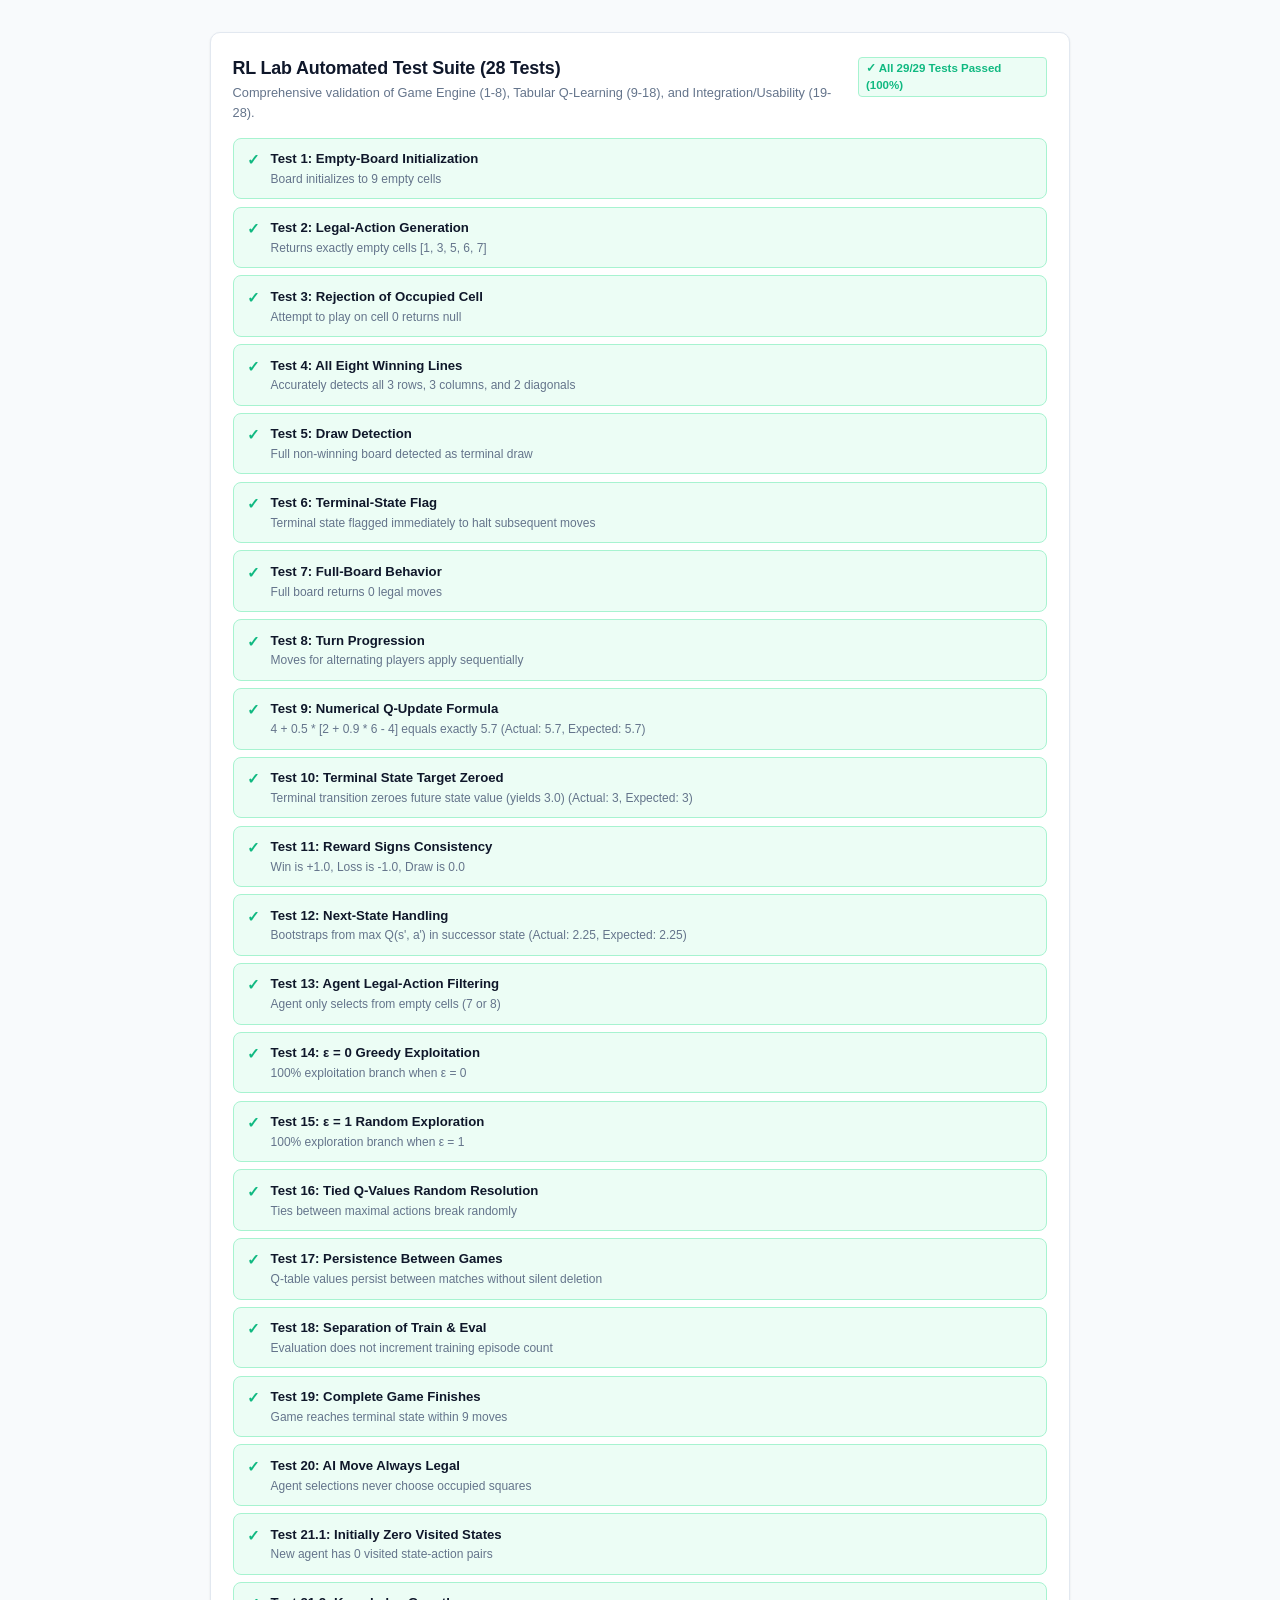
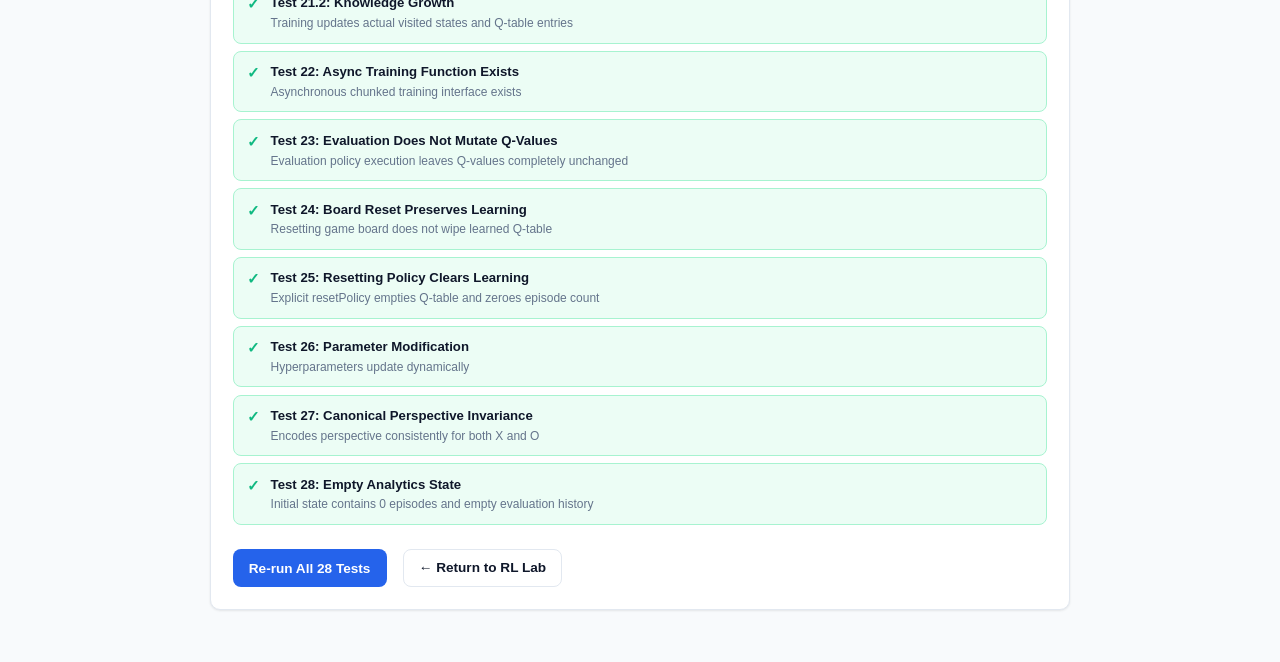
==== test-runner.html @ ed80b088 "feat: complete 3-stage RL Lab playground with Q-Learning and 28-point test suite - Model-free Tabula" ====
<!DOCTYPE html>
<html lang="en">
<head>
  <meta charset="UTF-8">
  <meta name="viewport" content="width=device-width, initial-scale=1.0">
  <title>RL Lab Test Suite — 28 Algorithmic Invariants</title>
  <link rel="stylesheet" href="css/style.css">
  <style>
    body { padding: 2rem 1rem; background-color: var(--bg-app); color: var(--text-main); }
    .test-page-container { max-width: 860px; margin: 0 auto; }
  </style>
</head>
<body>
  <div class="test-page-container">
    <div class="card">
      <div class="card-header">
        <div>
          <h1 class="card-title">RL Lab Automated Test Suite (28 Tests)</h1>
          <p class="card-subtitle">Comprehensive validation of Game Engine (1-8), Tabular Q-Learning (9-18), and Integration/Usability (19-28).</p>
        </div>
        <div id="test-summary-badge">
          <span class="badge badge-secondary">Running 28 tests...</span>
        </div>
      </div>
      <div id="test-results-container">
        <!-- Injected by script -->
      </div>
      <div style="margin-top: 1.5rem; display: flex; gap: 1rem; align-items: center;">
        <button id="btn-re-run" class="btn btn-primary" onclick="runTests()">Re-run All 28 Tests</button>
        <a href="index.html" class="btn btn-outline">&larr; Return to RL Lab</a>
      </div>
    </div>
  </div>

  <script src="js/game.js"></script>
  <script src="js/agent.js"></script>
  <script src="js/tests.js"></script>
  <script>
    function runTests() {
      const suite = new RLTestSuite();
      const results = suite.runAllTests();
      const badge = document.getElementById('test-summary-badge');
      const container = document.getElementById('test-results-container');

      badge.innerHTML = results.allPassed
        ? `<span class="badge badge-success">✓ All ${results.passedCount}/${results.totalCount} Tests Passed (100%)</span>`
        : `<span class="badge badge-danger">✗ ${results.totalCount - results.passedCount} Failed</span>`;

      let html = '<div class="test-results-list">';
      results.details.forEach(res => {
        html += `
          <div class="test-item ${res.passed ? 'test-passed' : 'test-failed'}">
            <span class="test-icon">${res.passed ? '✓' : '✗'}</span>
            <div class="test-content">
              <strong>${res.testName}</strong>
              <p class="test-msg">${res.message}</p>
            </div>
          </div>
        `;
      });
      html += '</div>';
      container.innerHTML = html;
    }

    document.addEventListener('DOMContentLoaded', runTests);
  </script>
</body>
</html>
---- css/style.css ----
/**
 * RL Lab — Learn to Play Tic-Tac-Toe
 * CSS Design System & Responsive Styles
 * Visual Style: Clean academic dashboard, white/near-white background, deep navy typography,
 * restrained blue & teal accents, subtle borders, generous whitespace, mobile-first responsive.
 */

:root {
  /* Light Theme Palette (Default) */
  --bg-app: #f8fafc;
  --bg-card: #ffffff;
  --bg-card-subtle: #f1f5f9;
  --border-color: #e2e8f0;
  --border-subtle: #cbd5e1;
  --border-focus: #3b82f6;

  --text-main: #0f172a;       /* Deep navy */
  --text-secondary: #334155;  /* Charcoal */
  --text-muted: #64748b;      /* Slate */
  --text-dim: #94a3b8;

  --primary: #2563eb;         /* Academic blue */
  --primary-hover: #1d4ed8;
  --primary-subtle: #eff6ff;

  --teal: #0d9488;            /* Restrained teal */
  --teal-hover: #0f766e;
  --teal-subtle: #f0fdfa;

  --success: #10b981;
  --success-bg: #ecfdf5;
  --success-border: #a7f3d0;

  --danger: #ef4444;
  --danger-bg: #fef2f2;
  --danger-border: #fecaca;

  --warning: #f59e0b;
  --warning-bg: #fffbeb;
  --warning-border: #fde68a;

  --chart-grid: #e2e8f0;
  --chart-axis: #64748b;

  --font-sans: 'Inter', -apple-system, BlinkMacSystemFont, 'Segoe UI', Roboto, sans-serif;
  --font-mono: 'JetBrains Mono', Consolas, Monaco, monospace;

  --shadow-xs: 0 1px 2px rgba(0, 0, 0, 0.04);
  --shadow-sm: 0 1px 3px rgba(0, 0, 0, 0.05), 0 1px 2px rgba(0, 0, 0, 0.04);
  --shadow-md: 0 4px 6px -1px rgba(0, 0, 0, 0.06), 0 2px 4px -2px rgba(0, 0, 0, 0.04);

  --radius-xs: 4px;
  --radius-sm: 8px;
  --radius-md: 10px;
  --radius-lg: 14px;
  --radius-full: 9999px;

  --transition-fast: 0.15s ease-in-out;
  --transition-normal: 0.25s ease-in-out;
}

/* Dark Theme Palette */
[data-theme="dark"] {
  --bg-app: #0b1120;
  --bg-card: #131d33;
  --bg-card-subtle: #1e293b;
  --border-color: #1e293b;
  --border-subtle: #334155;
  --border-focus: #60a5fa;

  --text-main: #f8fafc;
  --text-secondary: #cbd5e1;
  --text-muted: #94a3b8;
  --text-dim: #64748b;

  --primary: #3b82f6;
  --primary-hover: #60a5fa;
  --primary-subtle: rgba(59, 130, 246, 0.15);

  --teal: #14b8a6;
  --teal-hover: #2dd4bf;
  --teal-subtle: rgba(20, 184, 166, 0.15);

  --success: #34d399;
  --success-bg: rgba(16, 185, 129, 0.15);
  --success-border: rgba(16, 185, 129, 0.3);

  --danger: #f87171;
  --danger-bg: rgba(239, 68, 68, 0.15);
  --danger-border: rgba(239, 68, 68, 0.3);

  --warning: #fbbf24;
  --warning-bg: rgba(245, 158, 11, 0.15);
  --warning-border: rgba(245, 158, 11, 0.3);

  --chart-grid: #1e293b;
  --chart-axis: #94a3b8;

  --shadow-sm: 0 1px 3px rgba(0, 0, 0, 0.3);
  --shadow-md: 0 4px 6px -1px rgba(0, 0, 0, 0.4);
}

*, *::before, *::after {
  box-sizing: border-box;
  margin: 0;
  padding: 0;
}

body {
  font-family: var(--font-sans);
  background-color: var(--bg-app);
  color: var(--text-main);
  line-height: 1.5;
  -webkit-font-smoothing: antialiased;
  min-height: 100vh;
  transition: background-color var(--transition-normal), color var(--transition-normal);
}

/* App Container */
.app-container {
  display: flex;
  flex-direction: column;
  min-height: 100vh;
  max-width: 1320px;
  margin: 0 auto;
  padding: 0 1.25rem;
}

/* Compact Header */
.app-header {
  padding: 1.2rem 0 0.6rem 0;
  border-bottom: 1px solid var(--border-color);
  background-color: var(--bg-app);
}

.header-main {
  display: flex;
  justify-content: space-between;
  align-items: center;
  flex-wrap: wrap;
  gap: 1rem;
  margin-bottom: 0.85rem;
}

.logo-group {
  display: flex;
  align-items: center;
  gap: 0.85rem;
}

.logo-badge {
  width: 40px;
  height: 40px;
  background-color: var(--primary);
  color: #ffffff;
  border-radius: var(--radius-sm);
  display: flex;
  align-items: center;
  justify-content: center;
  font-weight: 800;
  font-size: 1.15rem;
  flex-shrink: 0;
}

.brand-row {
  display: flex;
  align-items: baseline;
  gap: 0.5rem;
}

.brand-title {
  font-size: 1.35rem;
  font-weight: 800;
  color: var(--text-main);
  letter-spacing: -0.02em;
}

.brand-tagline {
  font-size: 0.85rem;
  font-weight: 600;
  color: var(--teal);
}

.brand-sub {
  font-size: 0.78rem;
  color: var(--text-muted);
}

.header-actions {
  display: flex;
  align-items: center;
  gap: 0.65rem;
  flex-wrap: wrap;
}

.agent-status-pill {
  display: inline-flex;
  align-items: center;
  gap: 6px;
  padding: 0.35rem 0.85rem;
  font-size: 0.8rem;
  font-weight: 600;
  border-radius: var(--radius-full);
}

.status-untrained {
  background-color: var(--bg-card-subtle);
  color: var(--text-muted);
  border: 1px solid var(--border-color);
}

.status-training {
  background-color: var(--primary-subtle);
  color: var(--primary);
  border: 1px solid var(--border-focus);
}

.status-trained {
  background-color: var(--success-bg);
  color: var(--success);
  border: 1px solid var(--success-border);
}

.status-dot {
  font-size: 0.65rem;
}

.btn-icon {
  width: 36px;
  height: 36px;
  display: inline-flex;
  align-items: center;
  justify-content: center;
  border-radius: var(--radius-sm);
  background-color: var(--bg-card);
  border: 1px solid var(--border-color);
  color: var(--text-main);
  cursor: pointer;
  transition: all var(--transition-fast);
  font-size: 1rem;
}

.btn-icon:hover {
  background-color: var(--bg-card-subtle);
  border-color: var(--border-subtle);
}

/* Stepper Navigation Bar */
.nav-bar {
  display: flex;
  justify-content: space-between;
  align-items: center;
  flex-wrap: wrap;
  gap: 0.75rem;
  padding-top: 0.35rem;
}

.workflow-stepper {
  display: flex;
  align-items: center;
  gap: 0.35rem;
  overflow-x: auto;
  scrollbar-width: none;
}

.workflow-stepper::-webkit-scrollbar {
  display: none;
}

.stepper-arrow {
  color: var(--text-dim);
  font-size: 0.85rem;
  user-select: none;
}

.stage-tab {
  background: transparent;
  border: 1px solid transparent;
  padding: 0.55rem 0.85rem;
  font-size: 0.85rem;
  font-weight: 600;
  color: var(--text-muted);
  cursor: pointer;
  border-radius: var(--radius-sm);
  display: inline-flex;
  align-items: center;
  gap: 0.45rem;
  transition: all var(--transition-fast);
  white-space: nowrap;
}

.stage-tab:hover {
  color: var(--text-main);
  background-color: var(--bg-card-subtle);
}

.stage-tab.active {
  color: var(--primary);
  background-color: var(--bg-card);
  border-color: var(--border-color);
  box-shadow: var(--shadow-xs);
}

.step-badge {
  font-size: 0.72rem;
  font-family: var(--font-mono);
  background-color: var(--bg-card-subtle);
  color: var(--text-secondary);
  padding: 1px 5px;
  border-radius: var(--radius-xs);
}

.stage-tab.active .step-badge {
  background-color: var(--primary-subtle);
  color: var(--primary);
}

.secondary-nav-group {
  display: flex;
  align-items: center;
  gap: 0.35rem;
}

/* App Content & Panels */
.app-content {
  flex: 1;
  padding: 1.5rem 0 2.5rem 0;
}

.stage-panel {
  display: none;
}

.stage-panel.active {
  display: block;
  animation: panelFadeIn 0.2s ease-in-out;
}

@keyframes panelFadeIn {
  from { opacity: 0; transform: translateY(4px); }
  to { opacity: 1; transform: translateY(0); }
}

/* Stage Header Banner */
.stage-banner {
  background-color: var(--bg-card);
  border: 1px solid var(--border-color);
  border-radius: var(--radius-md);
  padding: 1.15rem 1.35rem;
  margin-bottom: 1.25rem;
  box-shadow: var(--shadow-xs);
}

.stage-banner-header {
  display: flex;
  align-items: center;
  gap: 0.65rem;
  margin-bottom: 0.35rem;
}

.stage-tag {
  font-size: 0.7rem;
  font-weight: 800;
  letter-spacing: 0.05em;
  background-color: var(--primary-subtle);
  color: var(--primary);
  padding: 2px 7px;
  border-radius: var(--radius-xs);
  font-family: var(--font-mono);
}

.stage-title {
  font-size: 1.25rem;
  font-weight: 800;
  color: var(--text-main);
  letter-spacing: -0.015em;
}

.stage-desc {
  font-size: 0.85rem;
  color: var(--text-secondary);
  line-height: 1.55;
  max-width: 960px;
}

/* Stage Grids */
.stage-grid {
  display: grid;
  grid-template-columns: 1fr;
  gap: 1.25rem;
}

@media (min-width: 940px) {
  .stage-grid {
    grid-template-columns: 440px 1fr;
  }
}

.theory-layout-grid {
  display: grid;
  grid-template-columns: 1fr;
  gap: 1.25rem;
}

@media (min-width: 960px) {
  .theory-layout-grid {
    grid-template-columns: 1fr 1fr;
  }
}

/* Cards */
.card {
  background-color: var(--bg-card);
  border: 1px solid var(--border-color);
  border-radius: var(--radius-md);
  box-shadow: var(--shadow-sm);
  padding: 1.35rem;
  margin-bottom: 1.25rem;
}

.card-header {
  display: flex;
  justify-content: space-between;
  align-items: flex-start;
  margin-bottom: 1rem;
  gap: 0.75rem;
}

.card-title {
  font-size: 1.12rem;
  font-weight: 700;
  color: var(--text-main);
  letter-spacing: -0.01em;
}

.card-subtitle {
  font-size: 0.8rem;
  color: var(--text-muted);
  margin-top: 2px;
}

.role-selector-wrap {
  display: flex;
  align-items: center;
  gap: 0.45rem;
}

/* Game Status Banner */
.game-status-banner {
  background-color: var(--bg-card-subtle);
  border: 1px solid var(--border-color);
  border-radius: var(--radius-sm);
  padding: 0.65rem 0.95rem;
  margin-bottom: 1rem;
  display: flex;
  justify-content: space-between;
  align-items: center;
  font-size: 0.85rem;
}

.turn-indicator {
  display: flex;
  align-items: center;
  gap: 0.5rem;
  font-weight: 700;
}

.turn-dot {
  width: 9px;
  height: 9px;
  border-radius: 50%;
  display: inline-block;
}

.user-turn {
  background-color: var(--primary);
}

.agent-turn {
  background-color: var(--teal);
}

/* 3x3 Board */
.board-container {
  display: flex;
  justify-content: center;
  padding: 0.5rem 0;
  width: 100%;
}

.tic-tac-toe-board {
  display: grid;
  grid-template-columns: repeat(3, 1fr);
  grid-gap: 8px;
  width: 100%;
  max-width: 320px;
  aspect-ratio: 1 / 1;
}

.board-cell {
  background-color: var(--bg-card);
  border: 2px solid var(--border-color);
  border-radius: var(--radius-sm);
  display: flex;
  flex-direction: column;
  align-items: center;
  justify-content: center;
  font-size: 2.6rem;
  font-weight: 800;
  cursor: pointer;
  position: relative;
  user-select: none;
  transition: all var(--transition-fast);
  min-height: 90px;
}

.board-cell:hover:not(.marked-x):not(.marked-o) {
  border-color: var(--teal);
  background-color: var(--teal-subtle);
}

.board-cell:focus-visible {
  outline: 2px solid var(--primary);
  outline-offset: 2px;
}

.marked-x {
  color: var(--primary);
  cursor: default;
}

.marked-o {
  color: var(--teal);
  cursor: default;
}

.winning-cell {
  background-color: var(--success-bg) !important;
  border-color: var(--success) !important;
  color: var(--success) !important;
}

.cell-q-badge {
  position: absolute;
  bottom: 4px;
  right: 4px;
  font-size: 0.68rem;
  font-family: var(--font-mono);
  background-color: var(--bg-card-subtle);
  border: 1px solid var(--border-color);
  padding: 1px 4px;
  border-radius: 3px;
  color: var(--text-muted);
  pointer-events: none;
  line-height: 1.2;
  display: flex;
  align-items: center;
  gap: 2px;
}

.cell-q-greedy {
  background-color: var(--teal-subtle);
  border-color: var(--teal);
  color: var(--teal);
  font-weight: 700;
}

.board-action-row {
  display: flex;
  gap: 0.65rem;
  margin-top: 1rem;
  width: 100%;
}

.board-action-row .btn {
  flex: 1;
}

.session-stats-bar {
  display: flex;
  gap: 0.5rem;
  flex-wrap: wrap;
  margin-top: 1rem;
  padding-top: 0.75rem;
  border-top: 1px solid var(--border-color);
  font-size: 0.78rem;
}

.stat-pill {
  padding: 3px 8px;
  background-color: var(--bg-card-subtle);
  border: 1px solid var(--border-color);
  border-radius: var(--radius-xs);
  color: var(--text-secondary);
}

.stat-win { color: var(--teal); }
.stat-draw { color: var(--primary); }
.stat-loss { color: var(--danger); }

/* Benchmark Results Box */
.benchmark-results-box {
  margin-top: 12px;
  background-color: var(--bg-card-subtle);
  border: 1px solid var(--border-color);
  border-radius: var(--radius-sm);
  padding: 0.85rem;
}

.bench-chips-row {
  display: flex;
  gap: 0.5rem;
  margin: 0.5rem 0;
  flex-wrap: wrap;
}

.bench-chip {
  padding: 4px 8px;
  border-radius: var(--radius-xs);
  font-size: 0.8rem;
  font-weight: 600;
}

.bench-win { background-color: var(--teal-subtle); color: var(--teal); border: 1px solid var(--teal); }
.bench-draw { background-color: var(--primary-subtle); color: var(--primary); border: 1px solid var(--primary); }
.bench-loss { background-color: var(--danger-bg); color: var(--danger); border: 1px solid var(--danger); }

/* Hyperparameters Grid */
.episode-input-row {
  display: flex;
  gap: 0.5rem;
  align-items: center;
  flex-wrap: wrap;
}

.episode-input-row .form-control {
  max-width: 140px;
}

.preset-buttons-group {
  display: flex;
  gap: 0.35rem;
  flex-wrap: wrap;
}

.btn-preset.active-preset {
  border-color: var(--primary);
  background-color: var(--primary-subtle);
  color: var(--primary);
  font-weight: 700;
}

.hyperparams-grid {
  display: grid;
  grid-template-columns: 1fr;
  gap: 0.85rem;
  margin-top: 1rem;
}

@media (min-width: 600px) {
  .hyperparams-grid {
    grid-template-columns: repeat(3, 1fr);
  }
}

.hyperparam-card {
  background-color: var(--bg-card-subtle);
  border: 1px solid var(--border-color);
  border-radius: var(--radius-sm);
  padding: 0.85rem;
}

.hyperparam-header {
  display: flex;
  justify-content: space-between;
  align-items: center;
  margin-bottom: 0.4rem;
  font-size: 0.825rem;
}

.param-name {
  font-weight: 600;
  color: var(--text-main);
}

.param-val {
  font-family: var(--font-mono);
  font-weight: 700;
  color: var(--primary);
  background-color: var(--bg-card);
  padding: 1px 6px;
  border-radius: var(--radius-xs);
  border: 1px solid var(--border-color);
  font-size: 0.8rem;
}

.param-desc {
  font-size: 0.72rem;
  color: var(--text-muted);
  margin-top: 0.35rem;
  line-height: 1.35;
}

.decay-toggle-wrap {
  margin-top: 0.85rem;
  font-size: 0.8rem;
}

.checkbox-label {
  display: inline-flex;
  align-items: center;
  gap: 0.5rem;
  cursor: pointer;
  color: var(--text-secondary);
}

.training-btn-bar {
  display: flex;
  gap: 0.75rem;
  margin-top: 1.25rem;
}

.training-btn-bar .btn {
  flex: 1;
}

.training-progress-wrap {
  margin-top: 1rem;
}

.progress-bar-bg {
  width: 100%;
  height: 7px;
  background-color: var(--bg-card-subtle);
  border-radius: var(--radius-full);
  overflow: hidden;
  border: 1px solid var(--border-color);
}

.progress-bar-fill {
  height: 100%;
  background-color: var(--primary);
  border-radius: var(--radius-full);
  transition: width 0.15s ease-out;
}

.progress-meta {
  font-size: 0.78rem;
  color: var(--text-muted);
  margin-top: 0.35rem;
  text-align: right;
  font-family: var(--font-mono);
}

/* Live KPI Row */
.live-kpi-row {
  display: grid;
  grid-template-columns: repeat(2, 1fr);
  gap: 0.65rem;
  margin-bottom: 1rem;
}

@media (min-width: 500px) {
  .live-kpi-row {
    grid-template-columns: repeat(4, 1fr);
  }
}

.kpi-mini {
  background-color: var(--bg-card-subtle);
  border: 1px solid var(--border-color);
  border-radius: var(--radius-sm);
  padding: 0.65rem;
}

.kpi-mini-label {
  font-size: 0.68rem;
  text-transform: uppercase;
  font-weight: 700;
  letter-spacing: 0.04em;
  color: var(--text-muted);
}

.kpi-mini-val {
  font-size: 1.15rem;
  font-weight: 700;
  color: var(--text-main);
  margin-top: 2px;
}

.chart-canvas-wrapper {
  position: relative;
  width: 100%;
  height: 260px;
  margin: 0.5rem 0;
}

#learningCurveChart {
  width: 100% !important;
  height: 100% !important;
  display: block;
}

.chart-legend-row {
  display: flex;
  gap: 1rem;
  font-size: 0.78rem;
  color: var(--text-muted);
  justify-content: center;
  margin-top: 0.35rem;
}

.legend-chip {
  display: inline-flex;
  align-items: center;
  gap: 5px;
}

.legend-color-dot {
  width: 8px;
  height: 8px;
  border-radius: 50%;
  display: inline-block;
}

.card-footer-action {
  margin-top: 1.25rem;
  padding-top: 1rem;
  border-top: 1px solid var(--border-color);
}

/* Comparison Panel */
.comparison-grid {
  display: grid;
  grid-template-columns: 1fr;
  gap: 0.85rem;
  margin-top: 0.5rem;
}

@media (min-width: 500px) {
  .comparison-grid {
    grid-template-columns: 1fr 1fr;
  }
}

.comparison-card {
  background-color: var(--bg-card-subtle);
  border: 1px solid var(--border-color);
  border-radius: var(--radius-sm);
  padding: 0.95rem;
}

.comp-header {
  margin-bottom: 0.65rem;
}

.comp-badge {
  font-size: 0.68rem;
  font-weight: 800;
  padding: 2px 6px;
  border-radius: var(--radius-xs);
  letter-spacing: 0.04em;
}

.badge-untrained {
  background-color: var(--border-color);
  color: var(--text-secondary);
}

.badge-trained {
  background-color: var(--teal-subtle);
  color: var(--teal);
  border: 1px solid var(--teal);
}

.comp-sub {
  font-size: 0.72rem;
  color: var(--text-muted);
  margin-top: 3px;
}

.comp-stats-list {
  display: flex;
  flex-direction: column;
  gap: 0.35rem;
  font-size: 0.825rem;
}

.comp-row {
  display: flex;
  justify-content: space-between;
  align-items: center;
}

/* Explainability Drawer */
.explain-card {
  transition: all var(--transition-normal);
}

.state-code {
  font-family: var(--font-mono);
  font-size: 0.8rem;
  background-color: var(--bg-card-subtle);
  padding: 3px 8px;
  border-radius: var(--radius-xs);
  border: 1px solid var(--border-color);
  color: var(--primary);
  font-weight: 700;
}

.last-decision-box {
  background-color: var(--bg-card-subtle);
  border: 1px solid var(--border-color);
  border-radius: var(--radius-sm);
  padding: 0.75rem 1rem;
  font-size: 0.825rem;
}

/* Theory & Worked Example */
.theory-content {
  font-size: 0.85rem;
  line-height: 1.6;
}

.theory-content h3 {
  font-size: 0.95rem;
  font-weight: 700;
  margin-bottom: 0.35rem;
}

.math-callout {
  background-color: var(--bg-card-subtle);
  border: 1px solid var(--border-color);
  border-radius: var(--radius-sm);
  padding: 0.85rem;
  font-size: 0.9rem;
  font-weight: 600;
  text-align: center;
  margin: 0.65rem 0;
  color: var(--text-main);
}

.theory-list {
  padding-left: 1.2rem;
  margin-top: 0.5rem;
}

.theory-list li {
  margin-bottom: 0.35rem;
}

.worked-form-grid {
  display: grid;
  grid-template-columns: repeat(2, 1fr);
  gap: 0.65rem;
  margin-bottom: 1rem;
}

@media (min-width: 550px) {
  .worked-form-grid {
    grid-template-columns: repeat(3, 1fr);
  }
}

.calc-step-by-step {
  display: flex;
  flex-direction: column;
  gap: 0.5rem;
}

.calc-step {
  background-color: var(--bg-card-subtle);
  border: 1px solid var(--border-color);
  border-radius: var(--radius-sm);
  padding: 0.65rem 0.85rem;
  font-size: 0.825rem;
  display: flex;
  flex-direction: column;
  gap: 2px;
}

.highlight-step {
  background-color: var(--teal-subtle);
  border-color: var(--teal);
}

.step-num {
  font-size: 0.7rem;
  font-weight: 700;
  text-transform: uppercase;
  color: var(--teal);
}

.step-math {
  font-family: var(--font-mono);
  font-size: 0.85rem;
}

/* Test Suite Output */
.test-results-list {
  display: flex;
  flex-direction: column;
  gap: 0.45rem;
}

.test-item {
  display: flex;
  align-items: flex-start;
  gap: 0.65rem;
  padding: 0.65rem 0.85rem;
  border-radius: var(--radius-sm);
  border: 1px solid var(--border-color);
  font-size: 0.825rem;
}

.test-passed {
  background-color: var(--success-bg);
  border-color: var(--success-border);
}

.test-failed {
  background-color: var(--danger-bg);
  border-color: var(--danger-border);
}

.test-icon {
  font-weight: 800;
  font-size: 0.95rem;
}

.test-passed .test-icon { color: var(--success); }
.test-failed .test-icon { color: var(--danger); }

.test-content strong { color: var(--text-main); }
.test-msg { color: var(--text-muted); font-size: 0.75rem; margin-top: 1px; }

/* Tables */
.table-responsive {
  overflow-x: auto;
  -webkit-overflow-scrolling: touch;
}

.data-table {
  width: 100%;
  border-collapse: collapse;
  font-size: 0.8rem;
  text-align: left;
}

.data-table th {
  background-color: var(--bg-card-subtle);
  color: var(--text-muted);
  font-weight: 600;
  padding: 0.6rem 0.75rem;
  border-bottom: 1px solid var(--border-color);
}

.data-table td {
  padding: 0.6rem 0.75rem;
  border-bottom: 1px solid var(--border-color);
  color: var(--text-main);
}

.row-greedy {
  background-color: var(--teal-subtle);
}

/* Forms & UI Controls */
.form-group {
  margin-bottom: 0.85rem;
}

.form-label {
  display: block;
  font-size: 0.825rem;
  font-weight: 600;
  color: var(--text-main);
  margin-bottom: 0.35rem;
}

.form-control,
.form-select {
  width: 100%;
  padding: 0.5rem 0.75rem;
  font-size: 0.85rem;
  font-family: var(--font-sans);
  color: var(--text-main);
  background-color: var(--bg-card);
  border: 1px solid var(--border-color);
  border-radius: var(--radius-sm);
  transition: all var(--transition-fast);
  min-height: 38px;
}

.form-select-sm,
.form-control-sm {
  padding: 0.25rem 0.5rem;
  font-size: 0.78rem;
  min-height: 30px;
}

.form-control:focus,
.form-select:focus {
  outline: none;
  border-color: var(--border-focus);
}

.form-range {
  width: 100%;
  height: 6px;
  accent-color: var(--teal);
  cursor: pointer;
  background-color: var(--bg-card-subtle);
  border-radius: var(--radius-full);
}

/* Buttons */
.btn {
  display: inline-flex;
  align-items: center;
  justify-content: center;
  font-weight: 600;
  font-size: 0.85rem;
  padding: 0.5rem 0.95rem;
  border-radius: var(--radius-sm);
  border: 1px solid transparent;
  cursor: pointer;
  transition: all var(--transition-fast);
  min-height: 38px;
  text-decoration: none;
}

.btn-sm {
  padding: 0.25rem 0.65rem;
  font-size: 0.78rem;
  min-height: 30px;
}

.btn-lg {
  padding: 0.65rem 1.25rem;
  font-size: 0.925rem;
  min-height: 44px;
}

.btn-primary {
  background-color: var(--primary);
  color: #ffffff;
}

.btn-primary:hover:not(:disabled) {
  background-color: var(--primary-hover);
}

.btn-teal {
  background-color: var(--teal);
  color: #ffffff;
}

.btn-teal:hover:not(:disabled) {
  background-color: var(--teal-hover);
}

.btn-outline {
  background-color: transparent;
  border-color: var(--border-color);
  color: var(--text-main);
}

.btn-outline:hover:not(:disabled) {
  background-color: var(--bg-card-subtle);
}

.btn-outline-danger {
  background-color: transparent;
  border-color: var(--danger-border);
  color: var(--danger);
}

.btn-outline-danger:hover:not(:disabled) {
  background-color: var(--danger-bg);
}

.btn-block {
  width: 100%;
}

.btn:disabled {
  opacity: 0.55;
  cursor: not-allowed;
}

/* Badges & Alerts */
.badge {
  display: inline-flex;
  align-items: center;
  padding: 2px 7px;
  border-radius: var(--radius-xs);
  font-size: 0.72rem;
  font-weight: 600;
}

.badge-success { background-color: var(--success-bg); color: var(--success); border: 1px solid var(--success-border); }
.badge-danger { background-color: var(--danger-bg); color: var(--danger); border: 1px solid var(--danger-border); }
.badge-secondary { background-color: var(--bg-card-subtle); color: var(--text-muted); border: 1px solid var(--border-color); }
.badge-teal { background-color: var(--teal-subtle); color: var(--teal); border: 1px solid var(--teal); }

.alert {
  padding: 0.75rem 0.95rem;
  border-radius: var(--radius-sm);
  margin-top: 0.65rem;
  line-height: 1.45;
}

.alert-info {
  background-color: var(--primary-subtle);
  border-left: 3px solid var(--primary);
  color: var(--text-main);
}

/* Footer */
.app-footer {
  border-top: 1px solid var(--border-color);
  padding: 1.25rem 0;
  margin-top: auto;
  font-size: 0.78rem;
  color: var(--text-muted);
}

.footer-content {
  display: flex;
  justify-content: space-between;
  align-items: center;
  flex-wrap: wrap;
  gap: 0.5rem;
}

/* Utilities */
.text-sm { font-size: 0.85rem; }
.text-xs { font-size: 0.75rem; }
.text-muted { color: var(--text-muted); }
.text-teal { color: var(--teal); }
.text-primary { color: var(--primary); }
.text-danger { color: var(--danger); }
.font-mono { font-family: var(--font-mono); }
.font-semibold { font-weight: 600; }
.text-center { text-align: center; }

/* Responsive adjustments */
@media (max-width: 640px) {
  .app-container {
    padding: 0 0.75rem;
  }

  .tic-tac-toe-board {
    max-width: 280px;
  }

  .board-cell {
    font-size: 2.2rem;
    min-height: 80px;
  }
}
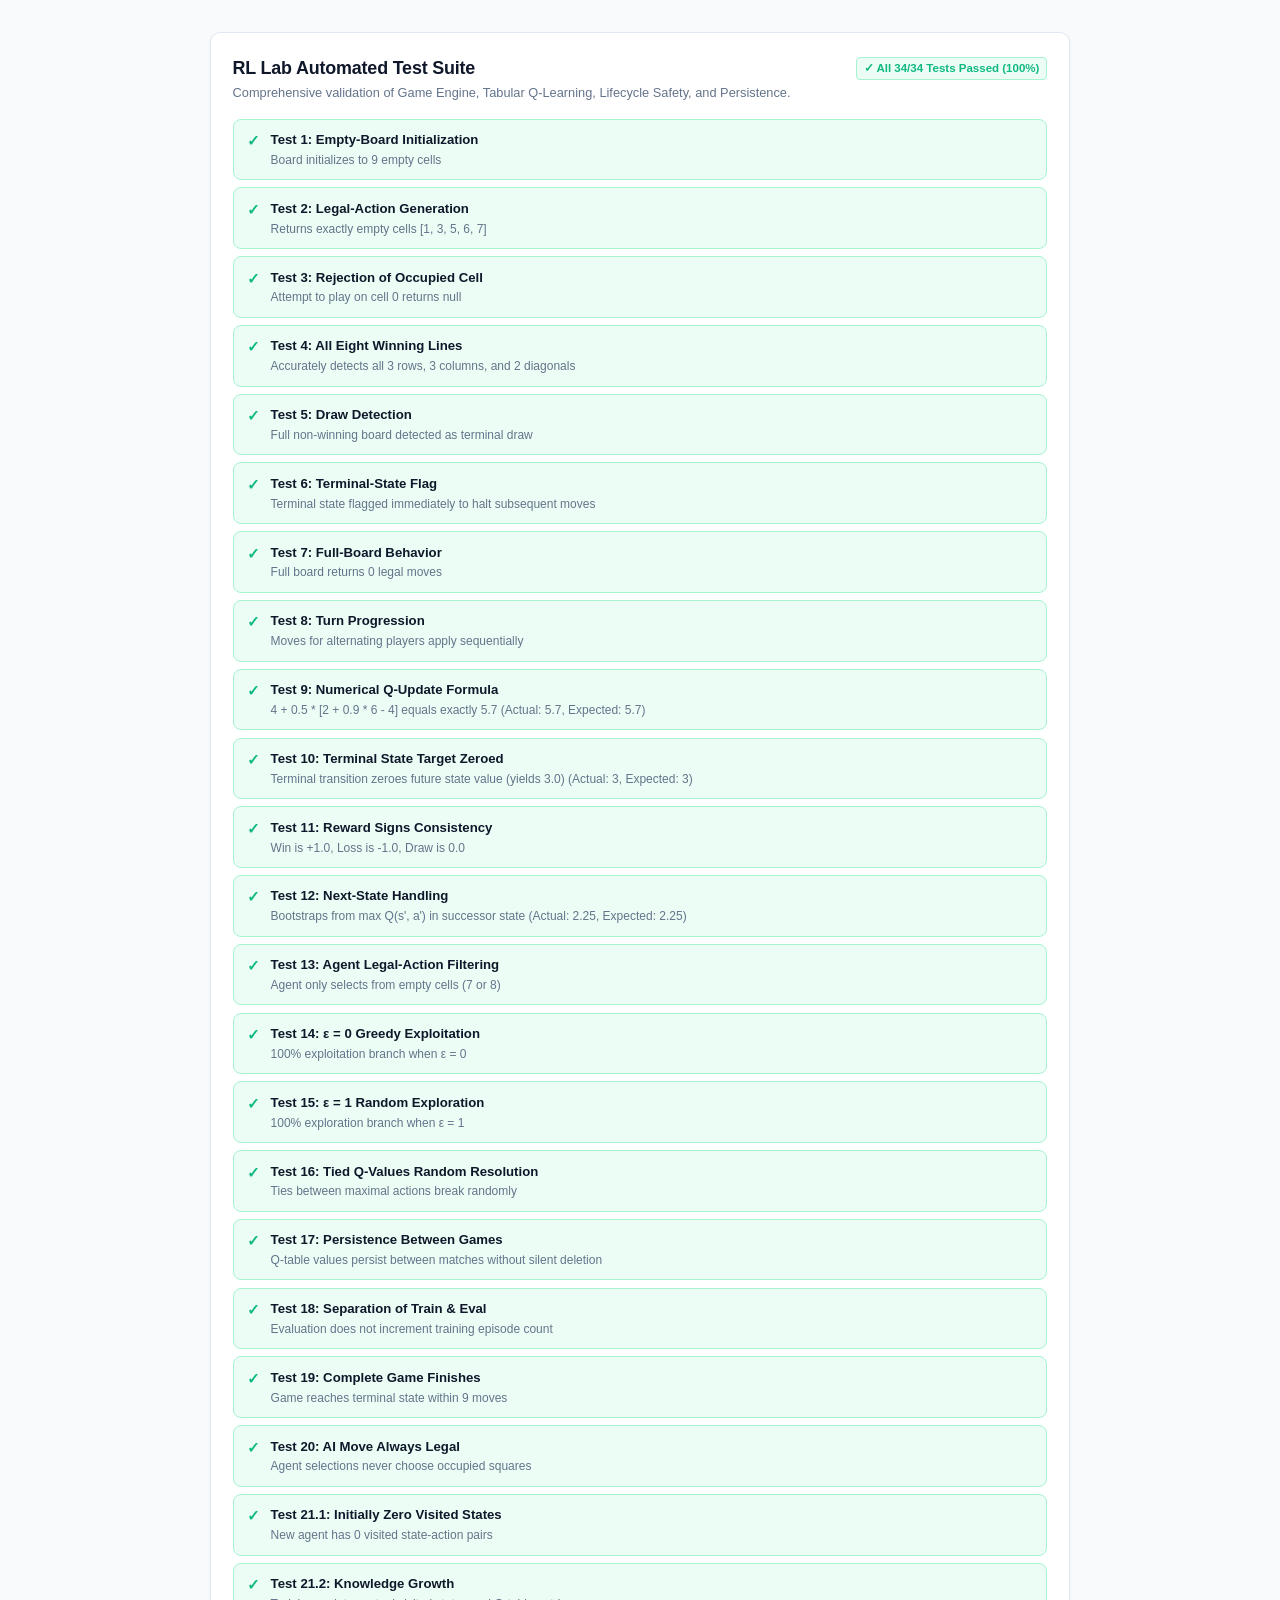
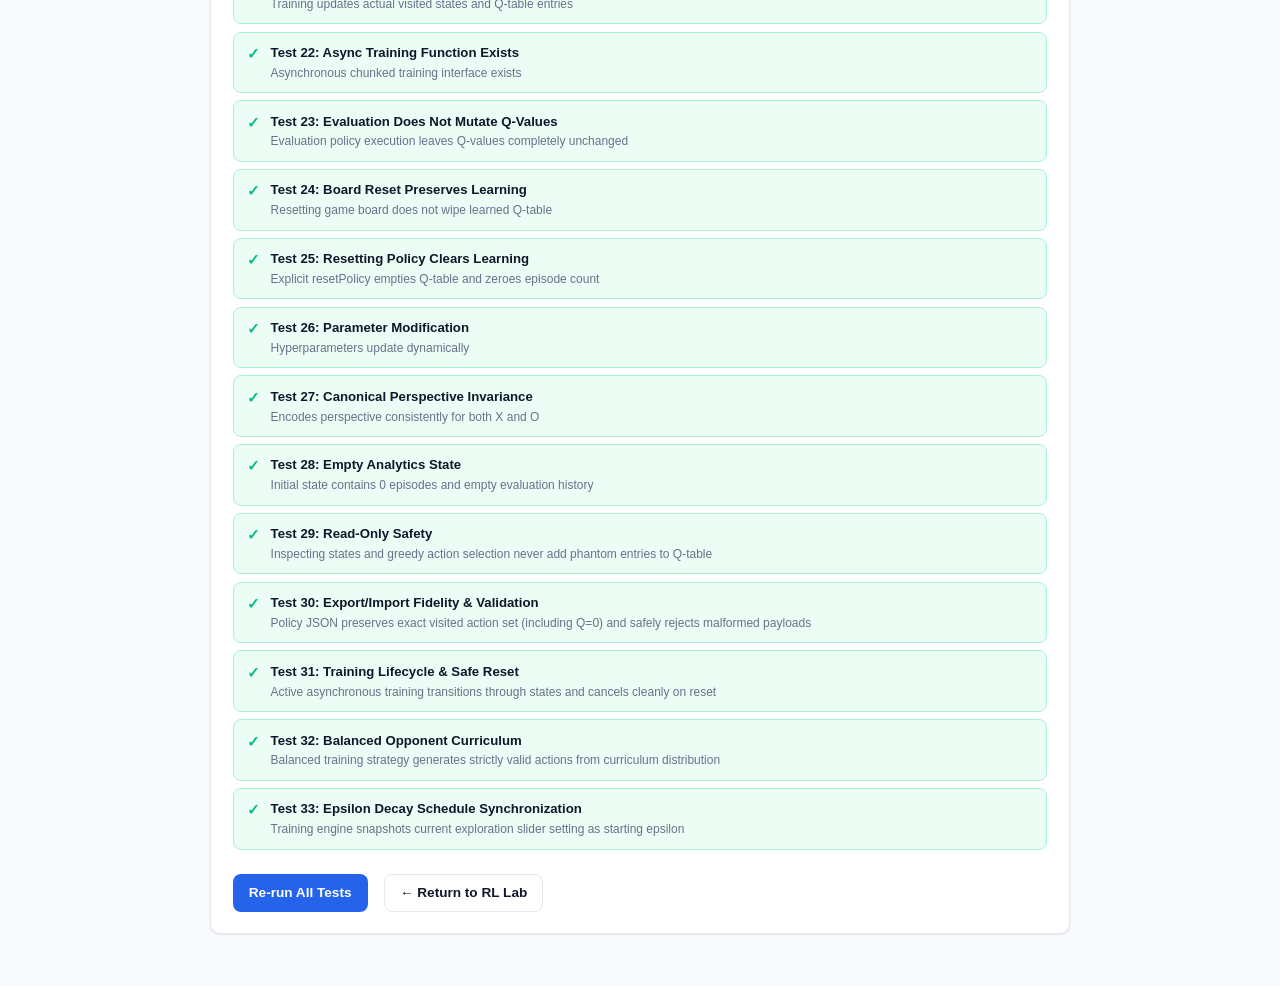
==== commit 78d2b8d3: "fix(core): real JS test execution, read-only safety, training lifecycle, and persistence fidelity - " ====
--- a/test-runner.html
+++ b/test-runner.html
@@ -3,7 +3,7 @@
 <head>
   <meta charset="UTF-8">
   <meta name="viewport" content="width=device-width, initial-scale=1.0">
-  <title>RL Lab Test Suite — 28 Algorithmic Invariants</title>
+  <title>RL Lab Test Suite — Comprehensive Invariant Validation</title>
   <link rel="stylesheet" href="css/style.css">
   <style>
     body { padding: 2rem 1rem; background-color: var(--bg-app); color: var(--text-main); }
@@ -15,18 +15,18 @@
     <div class="card">
       <div class="card-header">
         <div>
-          <h1 class="card-title">RL Lab Automated Test Suite (28 Tests)</h1>
-          <p class="card-subtitle">Comprehensive validation of Game Engine (1-8), Tabular Q-Learning (9-18), and Integration/Usability (19-28).</p>
+          <h1 class="card-title">RL Lab Automated Test Suite</h1>
+          <p class="card-subtitle">Comprehensive validation of Game Engine, Tabular Q-Learning, Lifecycle Safety, and Persistence.</p>
         </div>
         <div id="test-summary-badge">
-          <span class="badge badge-secondary">Running 28 tests...</span>
+          <span class="badge badge-secondary">Running invariant tests...</span>
         </div>
       </div>
       <div id="test-results-container">
         <!-- Injected by script -->
       </div>
       <div style="margin-top: 1.5rem; display: flex; gap: 1rem; align-items: center;">
-        <button id="btn-re-run" class="btn btn-primary" onclick="runTests()">Re-run All 28 Tests</button>
+        <button id="btn-re-run" class="btn btn-primary" onclick="runTests()">Re-run All Tests</button>
         <a href="index.html" class="btn btn-outline">&larr; Return to RL Lab</a>
       </div>
     </div>
--- a/css/style.css
+++ b/css/style.css
@@ -1260,3 +1260,27 @@
     min-height: 80px;
   }
 }
+
+/* Accessibility: High-contrast focus-visible keyboard navigation */
+.board-cell:focus-visible,
+.btn:focus-visible,
+.form-control:focus-visible,
+.form-select:focus-visible,
+.form-range:focus-visible,
+.stage-tab:focus-visible {
+  outline: 2px solid var(--primary);
+  outline-offset: 2px;
+}
+
+/* Accessibility: Support reduced motion preferences */
+@media (prefers-reduced-motion: reduce) {
+  *,
+  *::before,
+  *::after {
+    animation-duration: 0.01ms !important;
+    animation-iteration-count: 1 !important;
+    transition-duration: 0.01ms !important;
+    scroll-behavior: auto !important;
+  }
+}
+
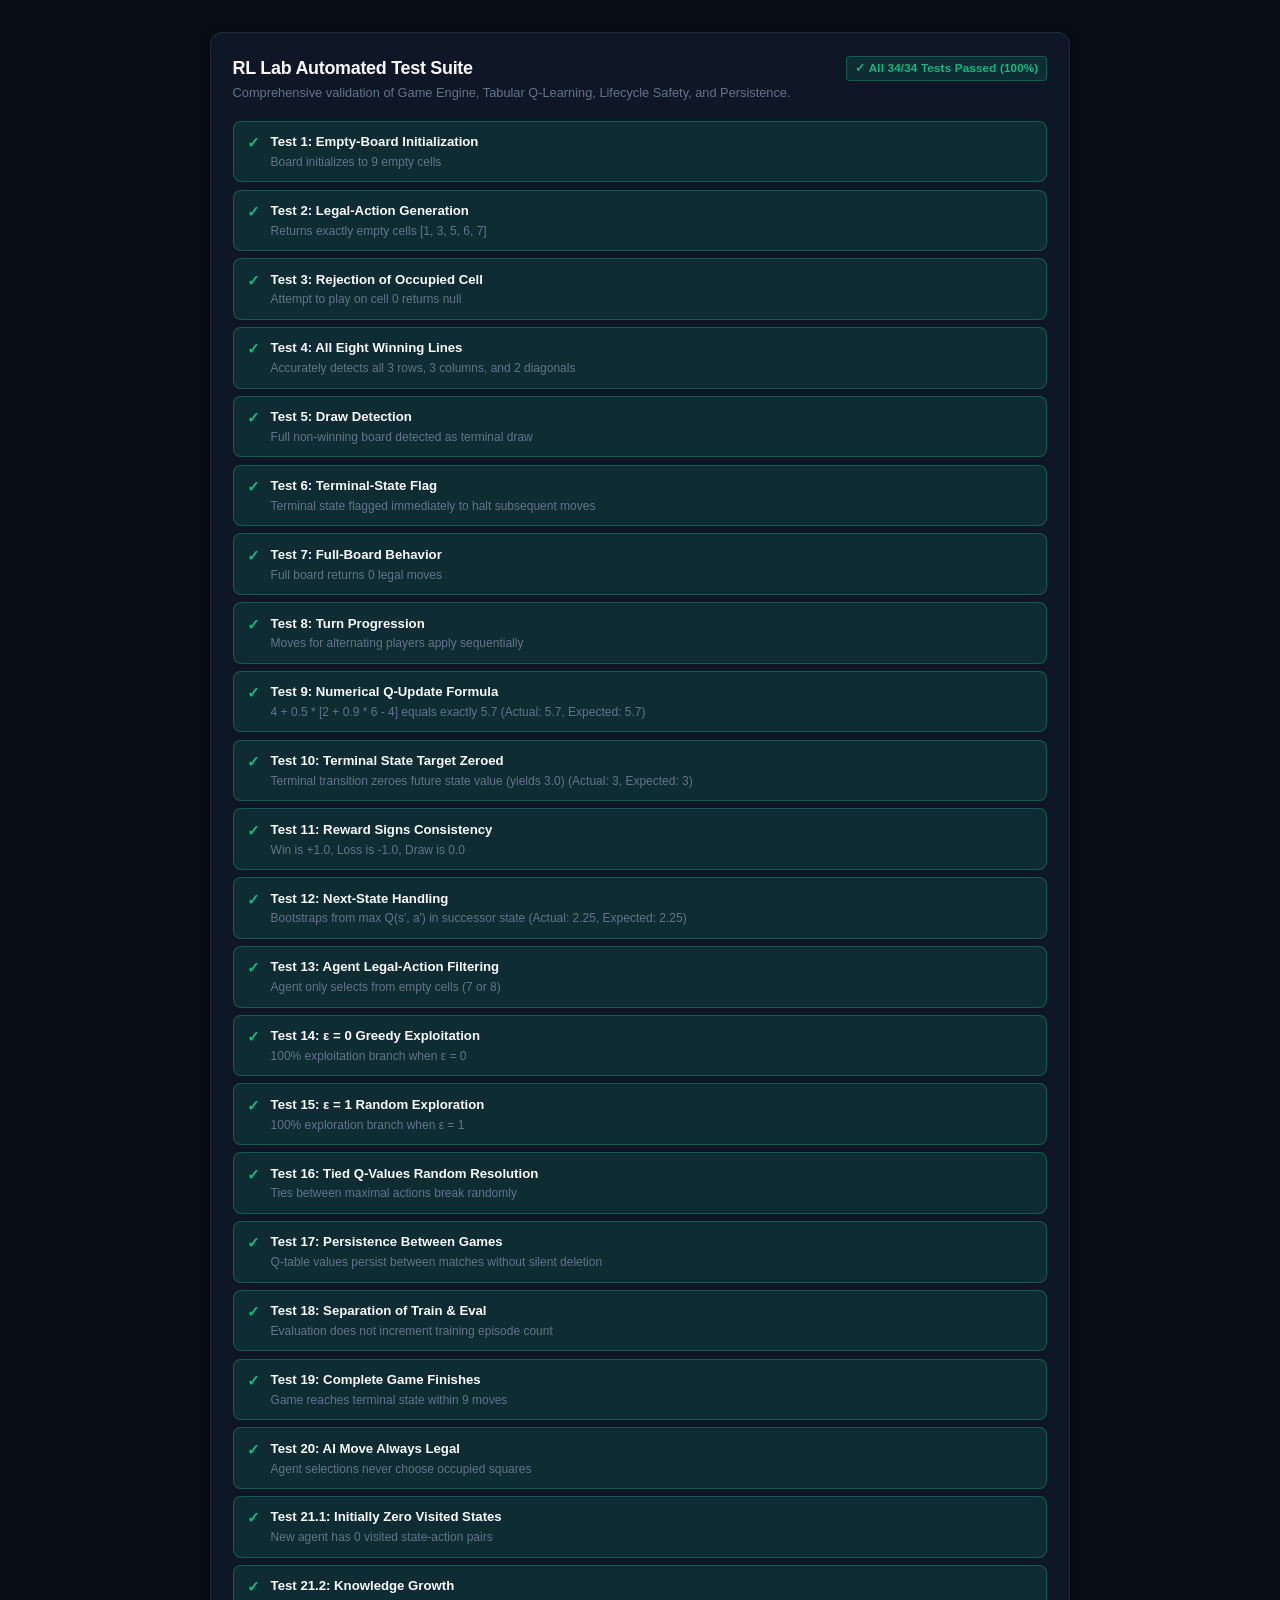
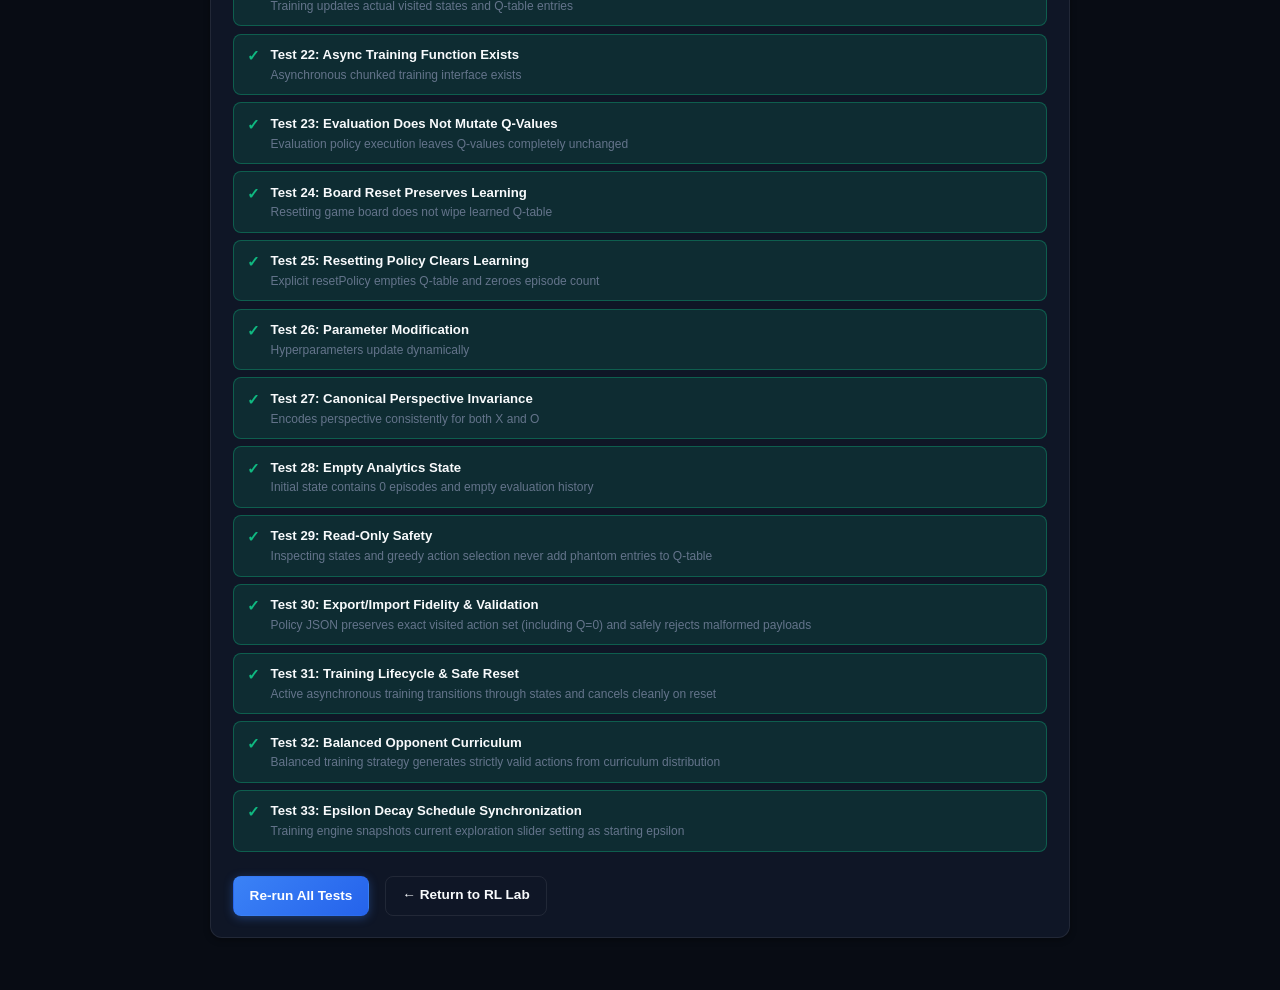
==== commit b8246c40: "feat(ui): dark-first Linear-style UI modernization, robust 3x3 DP GridWorld, and responsive mobile a" ====
--- a/test-runner.html
+++ b/test-runner.html
@@ -1,5 +1,5 @@
 <!DOCTYPE html>
-<html lang="en">
+<html lang="en" data-theme="dark">
 <head>
   <meta charset="UTF-8">
   <meta name="viewport" content="width=device-width, initial-scale=1.0">
--- a/css/style.css
+++ b/css/style.css
@@ -1,109 +1,136 @@
 /**
  * RL Lab — Learn to Play Tic-Tac-Toe
- * CSS Design System & Responsive Styles
- * Visual Style: Clean academic dashboard, white/near-white background, deep navy typography,
- * restrained blue & teal accents, subtle borders, generous whitespace, mobile-first responsive.
+ * CSS Design System & Responsive Styles (Dark-First Modernized AI/ML Aesthetic)
+ * Inspired by Linear, modern developer dashboards, and premier educational tools.
+ * Supports Dark (default) and Light themes seamlessly, full mobile responsiveness (320px - 1440px+).
  */
 
-:root {
-  /* Light Theme Palette (Default) */
+:root,
+[data-theme="dark"] {
+  /* Dark-First Palette (Default) */
+  --bg-app: #080c14;
+  --bg-header: rgba(8, 12, 20, 0.88);
+  --bg-card: #0f1626;
+  --bg-card-subtle: #141f33;
+  --bg-card-hover: #192740;
+  --bg-input: #0b111e;
+
+  --border-color: rgba(255, 255, 255, 0.08);
+  --border-subtle: rgba(255, 255, 255, 0.14);
+  --border-focus: #3b82f6;
+
+  --text-main: #f8fafc;
+  --text-secondary: #94a3b8;
+  --text-muted: #64748b;
+  --text-dim: #475569;
+
+  --primary: #3b82f6;
+  --primary-hover: #60a5fa;
+  --primary-subtle: rgba(59, 130, 246, 0.14);
+  --primary-glow: rgba(59, 130, 246, 0.35);
+
+  --teal: #06b6d4;
+  --teal-hover: #22d3ee;
+  --teal-subtle: rgba(6, 182, 212, 0.14);
+  --teal-glow: rgba(6, 182, 212, 0.35);
+
+  --success: #10b981;
+  --success-bg: rgba(16, 185, 129, 0.14);
+  --success-border: rgba(16, 185, 129, 0.35);
+  --success-glow: rgba(16, 185, 129, 0.3);
+
+  --danger: #f43f5e;
+  --danger-bg: rgba(244, 63, 94, 0.14);
+  --danger-border: rgba(244, 63, 94, 0.35);
+  --danger-glow: rgba(244, 63, 94, 0.3);
+
+  --warning: #f59e0b;
+  --warning-bg: rgba(245, 158, 11, 0.14);
+  --warning-border: rgba(245, 158, 11, 0.35);
+
+  --chart-grid: rgba(255, 255, 255, 0.07);
+  --chart-axis: #94a3b8;
+
+  --font-sans: 'Inter', -apple-system, BlinkMacSystemFont, 'Segoe UI', Roboto, sans-serif;
+  --font-mono: 'JetBrains Mono', Consolas, Monaco, monospace;
+
+  --shadow-xs: 0 1px 2px rgba(0, 0, 0, 0.3);
+  --shadow-sm: 0 2px 6px rgba(0, 0, 0, 0.35);
+  --shadow-md: 0 8px 24px -4px rgba(0, 0, 0, 0.45);
+  --shadow-glow: 0 0 20px rgba(59, 130, 246, 0.15);
+
+  --radius-xs: 4px;
+  --radius-sm: 8px;
+  --radius-md: 12px;
+  --radius-lg: 16px;
+  --radius-full: 9999px;
+
+  --transition-fast: 0.15s cubic-bezier(0.4, 0, 0.2, 1);
+  --transition-normal: 0.25s cubic-bezier(0.4, 0, 0.2, 1);
+}
+
+/* Light Theme Palette */
+[data-theme="light"] {
   --bg-app: #f8fafc;
+  --bg-header: rgba(248, 250, 252, 0.9);
   --bg-card: #ffffff;
   --bg-card-subtle: #f1f5f9;
+  --bg-card-hover: #e2e8f0;
+  --bg-input: #ffffff;
+
   --border-color: #e2e8f0;
   --border-subtle: #cbd5e1;
-  --border-focus: #3b82f6;
-
-  --text-main: #0f172a;       /* Deep navy */
-  --text-secondary: #334155;  /* Charcoal */
-  --text-muted: #64748b;      /* Slate */
+  --border-focus: #2563eb;
+
+  --text-main: #0f172a;
+  --text-secondary: #334155;
+  --text-muted: #64748b;
   --text-dim: #94a3b8;
 
-  --primary: #2563eb;         /* Academic blue */
+  --primary: #2563eb;
   --primary-hover: #1d4ed8;
   --primary-subtle: #eff6ff;
-
-  --teal: #0d9488;            /* Restrained teal */
-  --teal-hover: #0f766e;
-  --teal-subtle: #f0fdfa;
-
-  --success: #10b981;
+  --primary-glow: rgba(37, 99, 235, 0.25);
+
+  --teal: #0891b2;
+  --teal-hover: #0e7490;
+  --teal-subtle: #ecfeff;
+  --teal-glow: rgba(8, 145, 178, 0.25);
+
+  --success: #059669;
   --success-bg: #ecfdf5;
   --success-border: #a7f3d0;
-
-  --danger: #ef4444;
-  --danger-bg: #fef2f2;
-  --danger-border: #fecaca;
-
-  --warning: #f59e0b;
+  --success-glow: rgba(5, 150, 105, 0.2);
+
+  --danger: #e11d48;
+  --danger-bg: #fff1f2;
+  --danger-border: #fecdd3;
+  --danger-glow: rgba(225, 29, 72, 0.2);
+
+  --warning: #d97706;
   --warning-bg: #fffbeb;
   --warning-border: #fde68a;
 
   --chart-grid: #e2e8f0;
   --chart-axis: #64748b;
 
-  --font-sans: 'Inter', -apple-system, BlinkMacSystemFont, 'Segoe UI', Roboto, sans-serif;
-  --font-mono: 'JetBrains Mono', Consolas, Monaco, monospace;
-
   --shadow-xs: 0 1px 2px rgba(0, 0, 0, 0.04);
-  --shadow-sm: 0 1px 3px rgba(0, 0, 0, 0.05), 0 1px 2px rgba(0, 0, 0, 0.04);
-  --shadow-md: 0 4px 6px -1px rgba(0, 0, 0, 0.06), 0 2px 4px -2px rgba(0, 0, 0, 0.04);
-
-  --radius-xs: 4px;
-  --radius-sm: 8px;
-  --radius-md: 10px;
-  --radius-lg: 14px;
-  --radius-full: 9999px;
-
-  --transition-fast: 0.15s ease-in-out;
-  --transition-normal: 0.25s ease-in-out;
-}
-
-/* Dark Theme Palette */
-[data-theme="dark"] {
-  --bg-app: #0b1120;
-  --bg-card: #131d33;
-  --bg-card-subtle: #1e293b;
-  --border-color: #1e293b;
-  --border-subtle: #334155;
-  --border-focus: #60a5fa;
-
-  --text-main: #f8fafc;
-  --text-secondary: #cbd5e1;
-  --text-muted: #94a3b8;
-  --text-dim: #64748b;
-
-  --primary: #3b82f6;
-  --primary-hover: #60a5fa;
-  --primary-subtle: rgba(59, 130, 246, 0.15);
-
-  --teal: #14b8a6;
-  --teal-hover: #2dd4bf;
-  --teal-subtle: rgba(20, 184, 166, 0.15);
-
-  --success: #34d399;
-  --success-bg: rgba(16, 185, 129, 0.15);
-  --success-border: rgba(16, 185, 129, 0.3);
-
-  --danger: #f87171;
-  --danger-bg: rgba(239, 68, 68, 0.15);
-  --danger-border: rgba(239, 68, 68, 0.3);
-
-  --warning: #fbbf24;
-  --warning-bg: rgba(245, 158, 11, 0.15);
-  --warning-border: rgba(245, 158, 11, 0.3);
-
-  --chart-grid: #1e293b;
-  --chart-axis: #94a3b8;
-
-  --shadow-sm: 0 1px 3px rgba(0, 0, 0, 0.3);
-  --shadow-md: 0 4px 6px -1px rgba(0, 0, 0, 0.4);
-}
-
+  --shadow-sm: 0 2px 6px rgba(0, 0, 0, 0.06);
+  --shadow-md: 0 8px 24px -4px rgba(0, 0, 0, 0.08);
+  --shadow-glow: 0 0 20px rgba(37, 99, 235, 0.1);
+}
+
+/* Base Reset & Core Typography */
 *, *::before, *::after {
   box-sizing: border-box;
   margin: 0;
   padding: 0;
+}
+
+html {
+  font-size: 16px;
+  scroll-behavior: smooth;
+  -webkit-text-size-adjust: 100%;
 }
 
 body {
@@ -112,7 +139,9 @@
   color: var(--text-main);
   line-height: 1.5;
   -webkit-font-smoothing: antialiased;
+  -moz-osx-font-smoothing: grayscale;
   min-height: 100vh;
+  overflow-x: hidden;
   transition: background-color var(--transition-normal), color var(--transition-normal);
 }
 
@@ -121,16 +150,22 @@
   display: flex;
   flex-direction: column;
   min-height: 100vh;
-  max-width: 1320px;
+  max-width: 1340px;
   margin: 0 auto;
   padding: 0 1.25rem;
 }
 
-/* Compact Header */
+/* Modern Sticky Header */
 .app-header {
-  padding: 1.2rem 0 0.6rem 0;
+  position: sticky;
+  top: 0;
+  z-index: 100;
+  background-color: var(--bg-header);
+  backdrop-filter: blur(14px);
+  -webkit-backdrop-filter: blur(14px);
   border-bottom: 1px solid var(--border-color);
-  background-color: var(--bg-app);
+  padding: 0.85rem 0 0.65rem 0;
+  transition: border-color var(--transition-normal);
 }
 
 .header-main {
@@ -138,8 +173,8 @@
   justify-content: space-between;
   align-items: center;
   flex-wrap: wrap;
-  gap: 1rem;
-  margin-bottom: 0.85rem;
+  gap: 0.85rem;
+  margin-bottom: 0.65rem;
 }
 
 .logo-group {
@@ -149,9 +184,9 @@
 }
 
 .logo-badge {
-  width: 40px;
-  height: 40px;
-  background-color: var(--primary);
+  width: 42px;
+  height: 42px;
+  background: linear-gradient(135deg, var(--primary), var(--teal));
   color: #ffffff;
   border-radius: var(--radius-sm);
   display: flex;
@@ -159,7 +194,9 @@
   justify-content: center;
   font-weight: 800;
   font-size: 1.15rem;
+  letter-spacing: -0.02em;
   flex-shrink: 0;
+  box-shadow: 0 2px 10px var(--primary-glow);
 }
 
 .brand-row {
@@ -172,13 +209,14 @@
   font-size: 1.35rem;
   font-weight: 800;
   color: var(--text-main);
-  letter-spacing: -0.02em;
+  letter-spacing: -0.025em;
 }
 
 .brand-tagline {
-  font-size: 0.85rem;
-  font-weight: 600;
+  font-size: 0.8rem;
+  font-weight: 700;
   color: var(--teal);
+  letter-spacing: 0.02em;
 }
 
 .brand-sub {
@@ -189,18 +227,19 @@
 .header-actions {
   display: flex;
   align-items: center;
-  gap: 0.65rem;
+  gap: 0.6rem;
   flex-wrap: wrap;
 }
 
 .agent-status-pill {
   display: inline-flex;
   align-items: center;
-  gap: 6px;
+  gap: 7px;
   padding: 0.35rem 0.85rem;
-  font-size: 0.8rem;
+  font-size: 0.78rem;
   font-weight: 600;
   border-radius: var(--radius-full);
+  transition: all var(--transition-fast);
 }
 
 .status-untrained {
@@ -212,22 +251,34 @@
 .status-training {
   background-color: var(--primary-subtle);
   color: var(--primary);
-  border: 1px solid var(--border-focus);
+  border: 1px solid var(--primary);
+  box-shadow: 0 0 12px var(--primary-glow);
 }
 
 .status-trained {
   background-color: var(--success-bg);
   color: var(--success);
-  border: 1px solid var(--success-border);
+  border: 1px solid var(--success);
+  box-shadow: 0 0 12px var(--success-glow);
 }
 
 .status-dot {
-  font-size: 0.65rem;
+  font-size: 0.6rem;
+  line-height: 1;
+}
+
+.status-training .status-dot {
+  animation: pulseDot 1.2s infinite;
+}
+
+@keyframes pulseDot {
+  0%, 100% { opacity: 1; transform: scale(1); }
+  50% { opacity: 0.4; transform: scale(0.85); }
 }
 
 .btn-icon {
-  width: 36px;
-  height: 36px;
+  width: 38px;
+  height: 38px;
   display: inline-flex;
   align-items: center;
   justify-content: center;
@@ -237,12 +288,18 @@
   color: var(--text-main);
   cursor: pointer;
   transition: all var(--transition-fast);
-  font-size: 1rem;
+  font-size: 1.05rem;
+  user-select: none;
 }
 
 .btn-icon:hover {
   background-color: var(--bg-card-subtle);
   border-color: var(--border-subtle);
+  transform: translateY(-1px);
+}
+
+.btn-icon:active {
+  transform: translateY(0);
 }
 
 /* Stepper Navigation Bar */
@@ -252,15 +309,17 @@
   align-items: center;
   flex-wrap: wrap;
   gap: 0.75rem;
-  padding-top: 0.35rem;
+  padding-top: 0.25rem;
 }
 
 .workflow-stepper {
   display: flex;
   align-items: center;
-  gap: 0.35rem;
+  gap: 0.4rem;
   overflow-x: auto;
   scrollbar-width: none;
+  -webkit-overflow-scrolling: touch;
+  padding: 2px 0;
 }
 
 .workflow-stepper::-webkit-scrollbar {
@@ -271,15 +330,16 @@
   color: var(--text-dim);
   font-size: 0.85rem;
   user-select: none;
+  padding: 0 2px;
 }
 
 .stage-tab {
-  background: transparent;
-  border: 1px solid transparent;
-  padding: 0.55rem 0.85rem;
-  font-size: 0.85rem;
+  background: var(--bg-card);
+  border: 1px solid var(--border-color);
+  padding: 0.5rem 0.9rem;
+  font-size: 0.825rem;
   font-weight: 600;
-  color: var(--text-muted);
+  color: var(--text-secondary);
   cursor: pointer;
   border-radius: var(--radius-sm);
   display: inline-flex;
@@ -287,38 +347,49 @@
   gap: 0.45rem;
   transition: all var(--transition-fast);
   white-space: nowrap;
+  user-select: none;
 }
 
 .stage-tab:hover {
   color: var(--text-main);
   background-color: var(--bg-card-subtle);
+  border-color: var(--border-subtle);
 }
 
 .stage-tab.active {
-  color: var(--primary);
-  background-color: var(--bg-card);
-  border-color: var(--border-color);
-  box-shadow: var(--shadow-xs);
+  color: #ffffff;
+  background: linear-gradient(135deg, var(--primary), #2563eb);
+  border-color: var(--primary);
+  box-shadow: 0 2px 10px var(--primary-glow);
 }
 
 .step-badge {
-  font-size: 0.72rem;
+  font-size: 0.7rem;
   font-family: var(--font-mono);
-  background-color: var(--bg-card-subtle);
-  color: var(--text-secondary);
-  padding: 1px 5px;
+  font-weight: 700;
+  background-color: var(--bg-card-subtle);
+  color: var(--text-muted);
+  padding: 1px 6px;
   border-radius: var(--radius-xs);
+  transition: all var(--transition-fast);
 }
 
 .stage-tab.active .step-badge {
-  background-color: var(--primary-subtle);
-  color: var(--primary);
+  background-color: rgba(255, 255, 255, 0.25);
+  color: #ffffff;
 }
 
 .secondary-nav-group {
   display: flex;
   align-items: center;
-  gap: 0.35rem;
+  gap: 0.4rem;
+}
+
+.secondary-nav-group .stage-tab.active {
+  background: var(--bg-card-subtle);
+  color: var(--teal);
+  border-color: var(--teal);
+  box-shadow: 0 0 12px var(--teal-glow);
 }
 
 /* App Content & Panels */
@@ -333,11 +404,11 @@
 
 .stage-panel.active {
   display: block;
-  animation: panelFadeIn 0.2s ease-in-out;
+  animation: panelFadeIn 0.2s cubic-bezier(0.4, 0, 0.2, 1);
 }
 
 @keyframes panelFadeIn {
-  from { opacity: 0; transform: translateY(4px); }
+  from { opacity: 0; transform: translateY(6px); }
   to { opacity: 1; transform: translateY(0); }
 }
 
@@ -346,41 +417,54 @@
   background-color: var(--bg-card);
   border: 1px solid var(--border-color);
   border-radius: var(--radius-md);
-  padding: 1.15rem 1.35rem;
+  padding: 1.25rem 1.5rem;
   margin-bottom: 1.25rem;
-  box-shadow: var(--shadow-xs);
+  box-shadow: var(--shadow-sm);
+  position: relative;
+  overflow: hidden;
+}
+
+.stage-banner::before {
+  content: '';
+  position: absolute;
+  top: 0;
+  left: 0;
+  width: 4px;
+  height: 100%;
+  background: linear-gradient(180deg, var(--primary), var(--teal));
 }
 
 .stage-banner-header {
   display: flex;
   align-items: center;
   gap: 0.65rem;
-  margin-bottom: 0.35rem;
+  margin-bottom: 0.4rem;
 }
 
 .stage-tag {
-  font-size: 0.7rem;
+  font-size: 0.68rem;
   font-weight: 800;
-  letter-spacing: 0.05em;
+  letter-spacing: 0.06em;
   background-color: var(--primary-subtle);
   color: var(--primary);
-  padding: 2px 7px;
+  padding: 3px 8px;
   border-radius: var(--radius-xs);
   font-family: var(--font-mono);
+  border: 1px solid rgba(59, 130, 246, 0.2);
 }
 
 .stage-title {
-  font-size: 1.25rem;
+  font-size: 1.3rem;
   font-weight: 800;
   color: var(--text-main);
-  letter-spacing: -0.015em;
+  letter-spacing: -0.02em;
 }
 
 .stage-desc {
-  font-size: 0.85rem;
+  font-size: 0.875rem;
   color: var(--text-secondary);
   line-height: 1.55;
-  max-width: 960px;
+  max-width: 980px;
 }
 
 /* Stage Grids */
@@ -390,9 +474,9 @@
   gap: 1.25rem;
 }
 
-@media (min-width: 940px) {
+@media (min-width: 960px) {
   .stage-grid {
-    grid-template-columns: 440px 1fr;
+    grid-template-columns: 460px 1fr;
   }
 }
 
@@ -416,13 +500,18 @@
   box-shadow: var(--shadow-sm);
   padding: 1.35rem;
   margin-bottom: 1.25rem;
+  transition: border-color var(--transition-fast), box-shadow var(--transition-fast);
+}
+
+.card:hover {
+  border-color: var(--border-subtle);
 }
 
 .card-header {
   display: flex;
   justify-content: space-between;
   align-items: flex-start;
-  margin-bottom: 1rem;
+  margin-bottom: 1.15rem;
   gap: 0.75rem;
 }
 
@@ -430,13 +519,14 @@
   font-size: 1.12rem;
   font-weight: 700;
   color: var(--text-main);
-  letter-spacing: -0.01em;
+  letter-spacing: -0.015em;
 }
 
 .card-subtitle {
   font-size: 0.8rem;
   color: var(--text-muted);
-  margin-top: 2px;
+  margin-top: 3px;
+  line-height: 1.4;
 }
 
 .role-selector-wrap {
@@ -456,6 +546,7 @@
   justify-content: space-between;
   align-items: center;
   font-size: 0.85rem;
+  gap: 0.75rem;
 }
 
 .turn-indicator {
@@ -463,6 +554,7 @@
   align-items: center;
   gap: 0.5rem;
   font-weight: 700;
+  white-space: nowrap;
 }
 
 .turn-dot {
@@ -470,53 +562,65 @@
   height: 9px;
   border-radius: 50%;
   display: inline-block;
+  box-shadow: 0 0 8px currentColor;
 }
 
 .user-turn {
   background-color: var(--primary);
+  color: var(--primary);
 }
 
 .agent-turn {
   background-color: var(--teal);
-}
-
-/* 3x3 Board */
+  color: var(--teal);
+}
+
+/* 3x3 Tic-Tac-Toe Board */
 .board-container {
   display: flex;
   justify-content: center;
-  padding: 0.5rem 0;
+  align-items: center;
+  padding: 0.75rem 0;
   width: 100%;
 }
 
 .tic-tac-toe-board {
   display: grid;
-  grid-template-columns: repeat(3, 1fr);
-  grid-gap: 8px;
+  grid-template-columns: repeat(3, minmax(0, 1fr));
+  gap: 10px;
   width: 100%;
-  max-width: 320px;
+  max-width: min(340px, 84vw);
   aspect-ratio: 1 / 1;
+  margin: 0 auto;
 }
 
 .board-cell {
-  background-color: var(--bg-card);
+  background-color: var(--bg-card-subtle);
   border: 2px solid var(--border-color);
-  border-radius: var(--radius-sm);
+  border-radius: 12px;
   display: flex;
   flex-direction: column;
   align-items: center;
   justify-content: center;
-  font-size: 2.6rem;
+  font-size: clamp(2.2rem, 8vw, 3rem);
   font-weight: 800;
   cursor: pointer;
   position: relative;
   user-select: none;
-  transition: all var(--transition-fast);
-  min-height: 90px;
+  aspect-ratio: 1 / 1;
+  min-height: 0;
+  transition: transform 0.12s ease, border-color var(--transition-fast), background-color var(--transition-fast), box-shadow var(--transition-fast);
 }
 
 .board-cell:hover:not(.marked-x):not(.marked-o) {
   border-color: var(--teal);
   background-color: var(--teal-subtle);
+  box-shadow: 0 0 16px var(--teal-glow);
+  transform: translateY(-2px);
+}
+
+.board-cell:active:not(.marked-x):not(.marked-o) {
+  transform: scale(0.95);
 }
 
 .board-cell:focus-visible {
@@ -526,11 +630,13 @@
 
 .marked-x {
   color: var(--primary);
+  text-shadow: 0 0 16px var(--primary-glow);
   cursor: default;
 }
 
 .marked-o {
   color: var(--teal);
+  text-shadow: 0 0 16px var(--teal-glow);
   cursor: default;
 }
 
@@ -538,24 +644,38 @@
   background-color: var(--success-bg) !important;
   border-color: var(--success) !important;
   color: var(--success) !important;
+  box-shadow: 0 0 20px var(--success-glow) !important;
+  animation: winGlow 1.4s infinite alternate;
+}
+
+@keyframes winGlow {
+  0% { transform: scale(1); filter: brightness(1); }
+  100% { transform: scale(1.02); filter: brightness(1.2); }
 }
 
 .cell-q-badge {
   position: absolute;
-  bottom: 4px;
-  right: 4px;
-  font-size: 0.68rem;
+  bottom: 5px;
+  right: 5px;
+  font-size: 0.65rem;
   font-family: var(--font-mono);
-  background-color: var(--bg-card-subtle);
-  border: 1px solid var(--border-color);
-  padding: 1px 4px;
-  border-radius: 3px;
+  background-color: rgba(9, 13, 22, 0.85);
+  backdrop-filter: blur(4px);
+  border: 1px solid var(--border-color);
+  padding: 2px 5px;
+  border-radius: 4px;
   color: var(--text-muted);
   pointer-events: none;
-  line-height: 1.2;
+  line-height: 1.1;
+  font-weight: 600;
   display: flex;
   align-items: center;
   gap: 2px;
+}
+
+[data-theme="light"] .cell-q-badge {
+  background-color: rgba(255, 255, 255, 0.9);
+  color: var(--text-secondary);
 }
 
 .cell-q-greedy {
@@ -563,12 +683,13 @@
   border-color: var(--teal);
   color: var(--teal);
   font-weight: 700;
+  box-shadow: 0 0 8px var(--teal-glow);
 }
 
 .board-action-row {
   display: flex;
   gap: 0.65rem;
-  margin-top: 1rem;
+  margin-top: 1.15rem;
   width: 100%;
 }
 
@@ -581,13 +702,13 @@
   gap: 0.5rem;
   flex-wrap: wrap;
   margin-top: 1rem;
-  padding-top: 0.75rem;
+  padding-top: 0.85rem;
   border-top: 1px solid var(--border-color);
-  font-size: 0.78rem;
+  font-size: 0.8rem;
 }
 
 .stat-pill {
-  padding: 3px 8px;
+  padding: 4px 10px;
   background-color: var(--bg-card-subtle);
   border: 1px solid var(--border-color);
   border-radius: var(--radius-xs);
@@ -600,11 +721,11 @@
 
 /* Benchmark Results Box */
 .benchmark-results-box {
-  margin-top: 12px;
+  margin-top: 14px;
   background-color: var(--bg-card-subtle);
   border: 1px solid var(--border-color);
   border-radius: var(--radius-sm);
-  padding: 0.85rem;
+  padding: 0.95rem;
 }
 
 .bench-chips-row {
@@ -615,9 +736,9 @@
 }
 
 .bench-chip {
-  padding: 4px 8px;
+  padding: 5px 10px;
   border-radius: var(--radius-xs);
-  font-size: 0.8rem;
+  font-size: 0.825rem;
   font-weight: 600;
 }
 
@@ -657,7 +778,7 @@
   margin-top: 1rem;
 }
 
-@media (min-width: 600px) {
+@media (min-width: 620px) {
   .hyperparams-grid {
     grid-template-columns: repeat(3, 1fr);
   }
@@ -667,14 +788,19 @@
   background-color: var(--bg-card-subtle);
   border: 1px solid var(--border-color);
   border-radius: var(--radius-sm);
-  padding: 0.85rem;
+  padding: 0.95rem;
+  transition: border-color var(--transition-fast);
+}
+
+.hyperparam-card:hover {
+  border-color: var(--border-subtle);
 }
 
 .hyperparam-header {
   display: flex;
   justify-content: space-between;
   align-items: center;
-  margin-bottom: 0.4rem;
+  margin-bottom: 0.5rem;
   font-size: 0.825rem;
 }
 
@@ -688,7 +814,7 @@
   font-weight: 700;
   color: var(--primary);
   background-color: var(--bg-card);
-  padding: 1px 6px;
+  padding: 2px 7px;
   border-radius: var(--radius-xs);
   border: 1px solid var(--border-color);
   font-size: 0.8rem;
@@ -697,27 +823,34 @@
 .param-desc {
   font-size: 0.72rem;
   color: var(--text-muted);
-  margin-top: 0.35rem;
-  line-height: 1.35;
+  margin-top: 0.45rem;
+  line-height: 1.4;
 }
 
 .decay-toggle-wrap {
-  margin-top: 0.85rem;
-  font-size: 0.8rem;
+  margin-top: 0.95rem;
+  font-size: 0.825rem;
 }
 
 .checkbox-label {
   display: inline-flex;
   align-items: center;
-  gap: 0.5rem;
+  gap: 0.55rem;
   cursor: pointer;
   color: var(--text-secondary);
+  user-select: none;
+}
+
+.checkbox-label input[type="checkbox"] {
+  accent-color: var(--primary);
+  width: 17px;
+  height: 17px;
 }
 
 .training-btn-bar {
   display: flex;
   gap: 0.75rem;
-  margin-top: 1.25rem;
+  margin-top: 1.35rem;
 }
 
 .training-btn-bar .btn {
@@ -730,7 +863,7 @@
 
 .progress-bar-bg {
   width: 100%;
-  height: 7px;
+  height: 8px;
   background-color: var(--bg-card-subtle);
   border-radius: var(--radius-full);
   overflow: hidden;
@@ -739,15 +872,16 @@
 
 .progress-bar-fill {
   height: 100%;
-  background-color: var(--primary);
+  background: linear-gradient(90deg, var(--primary), var(--teal));
   border-radius: var(--radius-full);
   transition: width 0.15s ease-out;
+  box-shadow: 0 0 10px var(--teal-glow);
 }
 
 .progress-meta {
   font-size: 0.78rem;
   color: var(--text-muted);
-  margin-top: 0.35rem;
+  margin-top: 0.45rem;
   text-align: right;
   font-family: var(--font-mono);
 }
@@ -770,20 +904,20 @@
   background-color: var(--bg-card-subtle);
   border: 1px solid var(--border-color);
   border-radius: var(--radius-sm);
-  padding: 0.65rem;
+  padding: 0.75rem;
 }
 
 .kpi-mini-label {
   font-size: 0.68rem;
   text-transform: uppercase;
   font-weight: 700;
-  letter-spacing: 0.04em;
+  letter-spacing: 0.05em;
   color: var(--text-muted);
 }
 
 .kpi-mini-val {
-  font-size: 1.15rem;
-  font-weight: 700;
+  font-size: 1.2rem;
+  font-weight: 800;
   color: var(--text-main);
   margin-top: 2px;
 }
@@ -791,8 +925,13 @@
 .chart-canvas-wrapper {
   position: relative;
   width: 100%;
-  height: 260px;
+  height: 270px;
   margin: 0.5rem 0;
+  background-color: var(--bg-card-subtle);
+  border: 1px solid var(--border-color);
+  border-radius: var(--radius-sm);
+  padding: 8px;
+  overflow: hidden;
 }
 
 #learningCurveChart {
@@ -803,24 +942,26 @@
 
 .chart-legend-row {
   display: flex;
-  gap: 1rem;
-  font-size: 0.78rem;
+  gap: 1.25rem;
+  font-size: 0.8rem;
   color: var(--text-muted);
   justify-content: center;
-  margin-top: 0.35rem;
+  margin-top: 0.65rem;
+  flex-wrap: wrap;
 }
 
 .legend-chip {
   display: inline-flex;
   align-items: center;
-  gap: 5px;
+  gap: 6px;
 }
 
 .legend-color-dot {
-  width: 8px;
-  height: 8px;
+  width: 9px;
+  height: 9px;
   border-radius: 50%;
   display: inline-block;
+  box-shadow: 0 0 6px currentColor;
 }
 
 .card-footer-action {
@@ -847,49 +988,52 @@
   background-color: var(--bg-card-subtle);
   border: 1px solid var(--border-color);
   border-radius: var(--radius-sm);
-  padding: 0.95rem;
+  padding: 1rem;
 }
 
 .comp-header {
-  margin-bottom: 0.65rem;
+  margin-bottom: 0.75rem;
 }
 
 .comp-badge {
   font-size: 0.68rem;
   font-weight: 800;
-  padding: 2px 6px;
+  padding: 3px 8px;
   border-radius: var(--radius-xs);
-  letter-spacing: 0.04em;
+  letter-spacing: 0.05em;
 }
 
 .badge-untrained {
-  background-color: var(--border-color);
+  background-color: var(--bg-card);
   color: var(--text-secondary);
+  border: 1px solid var(--border-color);
 }
 
 .badge-trained {
   background-color: var(--teal-subtle);
   color: var(--teal);
   border: 1px solid var(--teal);
+  box-shadow: 0 0 10px var(--teal-glow);
 }
 
 .comp-sub {
-  font-size: 0.72rem;
+  font-size: 0.75rem;
   color: var(--text-muted);
-  margin-top: 3px;
+  margin-top: 4px;
 }
 
 .comp-stats-list {
   display: flex;
   flex-direction: column;
-  gap: 0.35rem;
-  font-size: 0.825rem;
+  gap: 0.45rem;
+  font-size: 0.85rem;
 }
 
 .comp-row {
   display: flex;
   justify-content: space-between;
   align-items: center;
+  padding: 2px 0;
 }
 
 /* Explainability Drawer */
@@ -901,7 +1045,7 @@
   font-family: var(--font-mono);
   font-size: 0.8rem;
   background-color: var(--bg-card-subtle);
-  padding: 3px 8px;
+  padding: 3px 9px;
   border-radius: var(--radius-xs);
   border: 1px solid var(--border-color);
   color: var(--primary);
@@ -912,48 +1056,52 @@
   background-color: var(--bg-card-subtle);
   border: 1px solid var(--border-color);
   border-radius: var(--radius-sm);
-  padding: 0.75rem 1rem;
-  font-size: 0.825rem;
+  padding: 0.85rem 1.1rem;
+  font-size: 0.85rem;
+  line-height: 1.5;
 }
 
 /* Theory & Worked Example */
 .theory-content {
-  font-size: 0.85rem;
-  line-height: 1.6;
+  font-size: 0.875rem;
+  line-height: 1.65;
 }
 
 .theory-content h3 {
-  font-size: 0.95rem;
+  font-size: 1rem;
   font-weight: 700;
-  margin-bottom: 0.35rem;
+  margin-bottom: 0.45rem;
+  color: var(--text-main);
 }
 
 .math-callout {
   background-color: var(--bg-card-subtle);
   border: 1px solid var(--border-color);
+  border-left: 3px solid var(--primary);
   border-radius: var(--radius-sm);
-  padding: 0.85rem;
-  font-size: 0.9rem;
+  padding: 0.95rem;
+  font-size: 0.92rem;
   font-weight: 600;
   text-align: center;
-  margin: 0.65rem 0;
+  margin: 0.85rem 0;
   color: var(--text-main);
+  overflow-x: auto;
 }
 
 .theory-list {
-  padding-left: 1.2rem;
-  margin-top: 0.5rem;
+  padding-left: 1.25rem;
+  margin-top: 0.65rem;
 }
 
 .theory-list li {
-  margin-bottom: 0.35rem;
+  margin-bottom: 0.45rem;
 }
 
 .worked-form-grid {
   display: grid;
   grid-template-columns: repeat(2, 1fr);
-  gap: 0.65rem;
-  margin-bottom: 1rem;
+  gap: 0.75rem;
+  margin-bottom: 1.15rem;
 }
 
 @media (min-width: 550px) {
@@ -965,35 +1113,258 @@
 .calc-step-by-step {
   display: flex;
   flex-direction: column;
-  gap: 0.5rem;
+  gap: 0.6rem;
 }
 
 .calc-step {
   background-color: var(--bg-card-subtle);
   border: 1px solid var(--border-color);
   border-radius: var(--radius-sm);
-  padding: 0.65rem 0.85rem;
-  font-size: 0.825rem;
+  padding: 0.75rem 0.95rem;
+  font-size: 0.85rem;
   display: flex;
   flex-direction: column;
-  gap: 2px;
+  gap: 3px;
 }
 
 .highlight-step {
   background-color: var(--teal-subtle);
   border-color: var(--teal);
+  box-shadow: 0 0 14px var(--teal-glow);
 }
 
 .step-num {
-  font-size: 0.7rem;
+  font-size: 0.72rem;
   font-weight: 700;
   text-transform: uppercase;
   color: var(--teal);
+  letter-spacing: 0.04em;
 }
 
 .step-math {
   font-family: var(--font-mono);
-  font-size: 0.85rem;
+  font-size: 0.88rem;
+}
+
+/* ========================================================= */
+/* DYNAMIC PROGRAMMING GRIDWORLD VISUALIZER (ENHANCED)       */
+/* ========================================================= */
+.dp-comparison-container {
+  border-top: 1px solid var(--border-color);
+  padding-top: 1.25rem;
+}
+
+.dp-section-header {
+  margin-bottom: 0.85rem;
+}
+
+.dp-visualizer-wrapper {
+  background-color: var(--bg-card);
+  border: 1px solid var(--border-color);
+  border-radius: var(--radius-md);
+  padding: 1.25rem;
+  margin-top: 0.75rem;
+  box-shadow: var(--shadow-sm);
+  transition: all var(--transition-normal);
+}
+
+.dp-header-bar {
+  display: flex;
+  justify-content: space-between;
+  align-items: center;
+  flex-wrap: wrap;
+  gap: 0.85rem;
+  margin-bottom: 1.25rem;
+  padding-bottom: 0.85rem;
+  border-bottom: 1px solid var(--border-color);
+}
+
+.dp-header-info {
+  display: flex;
+  flex-direction: column;
+  gap: 3px;
+}
+
+.dp-header-title {
+  font-weight: 700;
+  font-size: 0.95rem;
+  color: var(--text-main);
+  letter-spacing: -0.01em;
+}
+
+.dp-header-sub {
+  font-size: 0.825rem;
+  color: var(--text-muted);
+}
+
+.dp-actions-row {
+  display: flex;
+  gap: 0.5rem;
+  flex-wrap: wrap;
+  align-items: center;
+}
+
+/* The 3x3 Grid Board: Strict 3 columns across ALL screen sizes */
+.dp-grid-board {
+  display: grid;
+  grid-template-columns: repeat(3, minmax(0, 1fr));
+  gap: 12px;
+  width: 100%;
+  max-width: 480px;
+  margin: 0 auto;
+}
+
+/* Each GridWorld Cell */
+.dp-cell {
+  background-color: var(--bg-card-subtle);
+  border: 1px solid var(--border-color);
+  border-radius: 10px;
+  padding: 0.75rem 0.65rem;
+  display: flex;
+  flex-direction: column;
+  justify-content: space-between;
+  min-height: 105px;
+  position: relative;
+  transition: transform var(--transition-fast), box-shadow var(--transition-fast), border-color var(--transition-fast);
+  overflow: hidden;
+}
+
+.dp-cell:hover {
+  transform: translateY(-2px);
+  box-shadow: var(--shadow-sm);
+  border-color: var(--border-focus);
+}
+
+.dp-cell-start {
+  border-color: rgba(59, 130, 246, 0.4);
+  background: linear-gradient(145deg, rgba(59, 130, 246, 0.12), var(--bg-card-subtle));
+}
+
+.dp-cell-goal {
+  background: linear-gradient(145deg, rgba(16, 185, 129, 0.18), var(--bg-card-subtle)) !important;
+  border: 2px solid var(--success) !important;
+  box-shadow: 0 0 14px var(--success-glow);
+}
+
+.dp-cell-hazard {
+  background: linear-gradient(145deg, rgba(244, 63, 94, 0.18), var(--bg-card-subtle)) !important;
+  border: 2px solid var(--danger) !important;
+  box-shadow: 0 0 14px var(--danger-glow);
+}
+
+.dp-cell-header {
+  display: flex;
+  justify-content: space-between;
+  align-items: center;
+  gap: 4px;
+  margin-bottom: 0.25rem;
+}
+
+.dp-cell-coord {
+  font-family: var(--font-mono);
+  font-size: 0.72rem;
+  font-weight: 700;
+  color: var(--text-muted);
+}
+
+.dp-tag {
+  font-size: 0.65rem;
+  font-weight: 800;
+  padding: 2px 6px;
+  border-radius: 4px;
+  letter-spacing: 0.03em;
+  text-transform: uppercase;
+  white-space: nowrap;
+}
+
+.start-tag {
+  background-color: var(--primary-subtle);
+  color: var(--primary);
+  border: 1px solid var(--primary);
+}
+
+.goal-tag {
+  background-color: var(--success-bg);
+  color: var(--success);
+  border: 1px solid var(--success);
+}
+
+.hazard-tag {
+  background-color: var(--danger-bg);
+  color: var(--danger);
+  border: 1px solid var(--danger);
+}
+
+.dp-cell-value {
+  font-family: var(--font-mono);
+  font-size: 1.05rem;
+  font-weight: 800;
+  color: var(--text-main);
+  margin: 0.25rem 0;
+  display: flex;
+  align-items: baseline;
+  gap: 4px;
+}
+
+.dp-val-label {
+  font-size: 0.75rem;
+  color: var(--text-muted);
+  font-weight: 600;
+}
+
+.dp-val-num {
+  font-weight: 800;
+}
+
+.dp-val-pos .dp-val-num {
+  color: var(--teal);
+}
+
+.dp-val-neg .dp-val-num {
+  color: var(--danger);
+}
+
+.dp-cell-policy {
+  font-size: 0.75rem;
+  color: var(--text-secondary);
+  display: flex;
+  align-items: center;
+  justify-content: space-between;
+  border-top: 1px dashed var(--border-color);
+  padding-top: 0.35rem;
+  margin-top: 0.2rem;
+}
+
+.dp-policy-label {
+  font-size: 0.68rem;
+  color: var(--text-muted);
+  font-weight: 700;
+  text-transform: uppercase;
+  letter-spacing: 0.03em;
+}
+
+.dp-policy-arrow {
+  display: inline-flex;
+  align-items: center;
+  justify-content: center;
+  width: 26px;
+  height: 26px;
+  border-radius: 6px;
+  background-color: var(--teal-subtle);
+  color: var(--teal);
+  font-size: 1.15rem;
+  font-weight: 900;
+  line-height: 1;
+  border: 1px solid var(--teal);
+  box-shadow: 0 0 6px var(--teal-glow);
+}
+
+.dp-terminal-arrow {
+  background: transparent !important;
+  border: none !important;
+  box-shadow: none !important;
+  color: var(--text-muted) !important;
+  font-size: 0.95rem;
 }
 
 /* Test Suite Output */
@@ -1038,36 +1409,46 @@
 .table-responsive {
   overflow-x: auto;
   -webkit-overflow-scrolling: touch;
+  border-radius: var(--radius-sm);
+  border: 1px solid var(--border-color);
 }
 
 .data-table {
   width: 100%;
   border-collapse: collapse;
-  font-size: 0.8rem;
+  font-size: 0.825rem;
   text-align: left;
 }
 
 .data-table th {
   background-color: var(--bg-card-subtle);
   color: var(--text-muted);
-  font-weight: 600;
-  padding: 0.6rem 0.75rem;
+  font-weight: 700;
+  text-transform: uppercase;
+  font-size: 0.72rem;
+  letter-spacing: 0.04em;
+  padding: 0.7rem 0.85rem;
   border-bottom: 1px solid var(--border-color);
 }
 
 .data-table td {
-  padding: 0.6rem 0.75rem;
+  padding: 0.7rem 0.85rem;
   border-bottom: 1px solid var(--border-color);
   color: var(--text-main);
 }
 
+.data-table tr:last-child td {
+  border-bottom: none;
+}
+
 .row-greedy {
   background-color: var(--teal-subtle);
+  border-left: 3px solid var(--teal);
 }
 
 /* Forms & UI Controls */
 .form-group {
-  margin-bottom: 0.85rem;
+  margin-bottom: 0.95rem;
 }
 
 .form-label {
@@ -1081,28 +1462,29 @@
 .form-control,
 .form-select {
   width: 100%;
-  padding: 0.5rem 0.75rem;
-  font-size: 0.85rem;
+  padding: 0.55rem 0.8rem;
+  font-size: 0.875rem;
   font-family: var(--font-sans);
   color: var(--text-main);
-  background-color: var(--bg-card);
+  background-color: var(--bg-input);
   border: 1px solid var(--border-color);
   border-radius: var(--radius-sm);
   transition: all var(--transition-fast);
-  min-height: 38px;
+  min-height: 40px;
 }
 
 .form-select-sm,
 .form-control-sm {
-  padding: 0.25rem 0.5rem;
-  font-size: 0.78rem;
-  min-height: 30px;
+  padding: 0.3rem 0.6rem;
+  font-size: 0.8rem;
+  min-height: 32px;
 }
 
 .form-control:focus,
 .form-select:focus {
   outline: none;
   border-color: var(--border-focus);
+  box-shadow: 0 0 0 3px var(--primary-subtle);
 }
 
 .form-range {
@@ -1121,43 +1503,58 @@
   justify-content: center;
   font-weight: 600;
   font-size: 0.85rem;
-  padding: 0.5rem 0.95rem;
+  padding: 0.55rem 1rem;
   border-radius: var(--radius-sm);
   border: 1px solid transparent;
   cursor: pointer;
   transition: all var(--transition-fast);
-  min-height: 38px;
+  min-height: 40px;
   text-decoration: none;
+  user-select: none;
 }
 
 .btn-sm {
-  padding: 0.25rem 0.65rem;
-  font-size: 0.78rem;
-  min-height: 30px;
+  padding: 0.3rem 0.75rem;
+  font-size: 0.8rem;
+  min-height: 32px;
 }
 
 .btn-lg {
-  padding: 0.65rem 1.25rem;
-  font-size: 0.925rem;
+  padding: 0.75rem 1.4rem;
+  font-size: 0.95rem;
   min-height: 44px;
 }
 
 .btn-primary {
-  background-color: var(--primary);
+  background: linear-gradient(135deg, var(--primary), #2563eb);
   color: #ffffff;
+  box-shadow: 0 2px 10px var(--primary-glow);
 }
 
 .btn-primary:hover:not(:disabled) {
-  background-color: var(--primary-hover);
+  background: linear-gradient(135deg, #2563eb, #1d4ed8);
+  transform: translateY(-1px);
+  box-shadow: 0 4px 14px var(--primary-glow);
+}
+
+.btn-primary:active:not(:disabled) {
+  transform: translateY(0);
 }
 
 .btn-teal {
-  background-color: var(--teal);
+  background: linear-gradient(135deg, var(--teal), #0891b2);
   color: #ffffff;
+  box-shadow: 0 2px 10px var(--teal-glow);
 }
 
 .btn-teal:hover:not(:disabled) {
-  background-color: var(--teal-hover);
+  background: linear-gradient(135deg, #0891b2, #0e7490);
+  transform: translateY(-1px);
+  box-shadow: 0 4px 14px var(--teal-glow);
+}
+
+.btn-teal:active:not(:disabled) {
+  transform: translateY(0);
 }
 
 .btn-outline {
@@ -1168,6 +1565,19 @@
 
 .btn-outline:hover:not(:disabled) {
   background-color: var(--bg-card-subtle);
+  border-color: var(--border-subtle);
+  transform: translateY(-1px);
+}
+
+.btn-secondary {
+  background-color: var(--bg-card-subtle);
+  border-color: var(--border-color);
+  color: var(--text-main);
+}
+
+.btn-secondary:hover:not(:disabled) {
+  background-color: var(--border-color);
+  transform: translateY(-1px);
 }
 
 .btn-outline-danger {
@@ -1178,6 +1588,8 @@
 
 .btn-outline-danger:hover:not(:disabled) {
   background-color: var(--danger-bg);
+  border-color: var(--danger);
+  transform: translateY(-1px);
 }
 
 .btn-block {
@@ -1187,28 +1599,32 @@
 .btn:disabled {
   opacity: 0.55;
   cursor: not-allowed;
+  transform: none !important;
+  box-shadow: none !important;
 }
 
 /* Badges & Alerts */
 .badge {
   display: inline-flex;
   align-items: center;
-  padding: 2px 7px;
+  padding: 3px 8px;
   border-radius: var(--radius-xs);
   font-size: 0.72rem;
-  font-weight: 600;
+  font-weight: 700;
+  letter-spacing: 0.02em;
 }
 
 .badge-success { background-color: var(--success-bg); color: var(--success); border: 1px solid var(--success-border); }
 .badge-danger { background-color: var(--danger-bg); color: var(--danger); border: 1px solid var(--danger-border); }
 .badge-secondary { background-color: var(--bg-card-subtle); color: var(--text-muted); border: 1px solid var(--border-color); }
 .badge-teal { background-color: var(--teal-subtle); color: var(--teal); border: 1px solid var(--teal); }
+.badge-primary { background-color: var(--primary-subtle); color: var(--primary); border: 1px solid var(--primary); }
 
 .alert {
-  padding: 0.75rem 0.95rem;
+  padding: 0.85rem 1rem;
   border-radius: var(--radius-sm);
-  margin-top: 0.65rem;
-  line-height: 1.45;
+  margin-top: 0.75rem;
+  line-height: 1.5;
 }
 
 .alert-info {
@@ -1220,9 +1636,9 @@
 /* Footer */
 .app-footer {
   border-top: 1px solid var(--border-color);
-  padding: 1.25rem 0;
+  padding: 1.5rem 0;
   margin-top: auto;
-  font-size: 0.78rem;
+  font-size: 0.8rem;
   color: var(--text-muted);
 }
 
@@ -1231,7 +1647,7 @@
   justify-content: space-between;
   align-items: center;
   flex-wrap: wrap;
-  gap: 0.5rem;
+  gap: 0.75rem;
 }
 
 /* Utilities */
@@ -1245,19 +1661,311 @@
 .font-semibold { font-weight: 600; }
 .text-center { text-align: center; }
 
-/* Responsive adjustments */
+/* ========================================================= */
+/* COMPREHENSIVE RESPONSIVE DESIGN (DEVICE-FRIENDLY)        */
+/* Covers 320px, 360px, 375px, 390px, 430px, 768px, 1024px, 1440px */
+/* ========================================================= */
+
+/* Large Tablets & Medium Desktops (under 1024px) */
+@media (max-width: 1024px) {
+  .app-container {
+    padding: 0 1rem;
+  }
+
+  .stage-grid {
+    grid-template-columns: 1fr;
+  }
+}
+
+/* Medium Tablets & Phablets (under 768px) */
+@media (max-width: 768px) {
+  .header-main {
+    flex-direction: column;
+    align-items: flex-start;
+    gap: 0.75rem;
+  }
+
+  .header-actions {
+    width: 100%;
+    justify-content: space-between;
+  }
+
+  .nav-bar {
+    flex-direction: column;
+    align-items: stretch;
+    gap: 0.65rem;
+  }
+
+  .workflow-stepper {
+    width: 100%;
+    justify-content: flex-start;
+    padding-bottom: 4px;
+    -webkit-overflow-scrolling: touch;
+  }
+
+  .secondary-nav-group {
+    width: 100%;
+    justify-content: flex-start;
+    overflow-x: auto;
+    -webkit-overflow-scrolling: touch;
+  }
+
+  .theory-layout-grid {
+    grid-template-columns: 1fr;
+  }
+
+  .card {
+    padding: 1.15rem 1rem;
+  }
+
+  .hyperparams-grid {
+    grid-template-columns: 1fr;
+  }
+
+  .live-kpi-row {
+    grid-template-columns: repeat(2, 1fr);
+  }
+
+  /* Ensure touch targets meet 44px minimum */
+  .btn, .form-control, .form-select {
+    min-height: 44px;
+  }
+
+  .btn-icon {
+    width: 42px;
+    height: 42px;
+  }
+}
+
+/* Standard Mobile Devices (under 640px) */
 @media (max-width: 640px) {
   .app-container {
     padding: 0 0.75rem;
   }
 
+  .brand-title {
+    font-size: 1.2rem;
+  }
+
+  .brand-tagline {
+    font-size: 0.75rem;
+  }
+
+  .logo-badge {
+    width: 38px;
+    height: 38px;
+    font-size: 1.05rem;
+  }
+
+  .stage-banner {
+    padding: 1rem 1.1rem;
+  }
+
+  .stage-title {
+    font-size: 1.15rem;
+  }
+
+  .stage-desc {
+    font-size: 0.825rem;
+  }
+
   .tic-tac-toe-board {
-    max-width: 280px;
+    max-width: 290px;
+    gap: 8px;
   }
 
   .board-cell {
-    font-size: 2.2rem;
+    font-size: 2.3rem;
+  }
+
+  .cell-q-badge {
+    font-size: 0.6rem;
+    padding: 1px 4px;
+    bottom: 3px;
+    right: 3px;
+  }
+
+  .comparison-grid {
+    grid-template-columns: 1fr;
+  }
+
+  .dp-grid-board {
+    max-width: 100%;
+    gap: 8px;
+  }
+
+  .dp-cell {
+    padding: 0.6rem 0.45rem;
+    min-height: 90px;
+  }
+
+  .dp-cell-value {
+    font-size: 0.92rem;
+  }
+
+  .dp-cell-coord {
+    font-size: 0.68rem;
+  }
+
+  .dp-tag {
+    font-size: 0.58rem;
+    padding: 1px 4px;
+  }
+
+  .dp-policy-arrow {
+    width: 22px;
+    height: 22px;
+    font-size: 1rem;
+  }
+
+  .chart-canvas-wrapper {
+    height: 230px;
+  }
+
+  .worked-form-grid {
+    grid-template-columns: 1fr 1fr;
+  }
+
+  .episode-input-row {
+    flex-direction: column;
+    align-items: stretch;
+  }
+
+  .episode-input-row .form-control {
+    max-width: 100%;
+  }
+
+  .preset-buttons-group {
+    width: 100%;
+  }
+
+  .preset-buttons-group .btn-preset {
+    flex: 1;
+    text-align: center;
+  }
+}
+
+/* Narrow Mobile Screens (under 430px: iPhone 12/13/14/15, Pixel, Galaxy) */
+@media (max-width: 430px) {
+  .app-container {
+    padding: 0 0.5rem;
+  }
+
+  .stage-tab {
+    padding: 0.45rem 0.65rem;
+    font-size: 0.78rem;
+  }
+
+  .step-badge {
+    font-size: 0.68rem;
+    padding: 1px 4px;
+  }
+
+  .tic-tac-toe-board {
+    max-width: 260px;
+    gap: 6px;
+  }
+
+  .board-cell {
+    font-size: 1.95rem;
+  }
+
+  .cell-q-badge {
+    font-size: 0.58rem;
+    transform: scale(0.9);
+    transform-origin: bottom right;
+  }
+
+  .board-action-row {
+    flex-direction: column;
+  }
+
+  .dp-header-bar {
+    flex-direction: column;
+    align-items: flex-start;
+  }
+
+  .dp-actions-row {
+    width: 100%;
+  }
+
+  .dp-actions-row .btn {
+    flex: 1;
+    text-align: center;
+  }
+
+  .dp-grid-board {
+    gap: 6px;
+  }
+
+  .dp-cell {
     min-height: 80px;
+    padding: 0.4rem 0.3rem;
+  }
+
+  .dp-cell-value {
+    font-size: 0.82rem;
+  }
+
+  .dp-policy-label {
+    display: none; /* Conserve space on narrow mobile while preserving arrow */
+  }
+
+  .dp-cell-policy {
+    justify-content: center;
+  }
+
+  .dp-policy-arrow {
+    width: 20px;
+    height: 20px;
+    font-size: 0.92rem;
+  }
+
+  .math-callout {
+    font-size: 0.8rem;
+    padding: 0.65rem 0.5rem;
+  }
+
+  .step-math {
+    font-size: 0.78rem;
+  }
+
+  /* Prevent Safari input zoom on mobile */
+  input[type="text"],
+  input[type="number"],
+  select {
+    font-size: 16px !important;
+  }
+}
+
+/* Ultra Compact Screens (320px - 360px: iPhone SE 1st gen, small foldables) */
+@media (max-width: 360px) {
+  .tic-tac-toe-board {
+    max-width: 235px;
+    gap: 5px;
+  }
+
+  .board-cell {
+    font-size: 1.75rem;
+    border-radius: 8px;
+  }
+
+  .dp-cell {
+    min-height: 74px;
+    padding: 0.35rem 0.2rem;
+  }
+
+  .dp-tag {
+    font-size: 0.52rem;
+    padding: 1px 3px;
+  }
+
+  .dp-cell-coord {
+    font-size: 0.62rem;
+  }
+
+  .dp-cell-value {
+    font-size: 0.78rem;
   }
 }
 
@@ -1283,4 +1991,3 @@
     scroll-behavior: auto !important;
   }
 }
-
